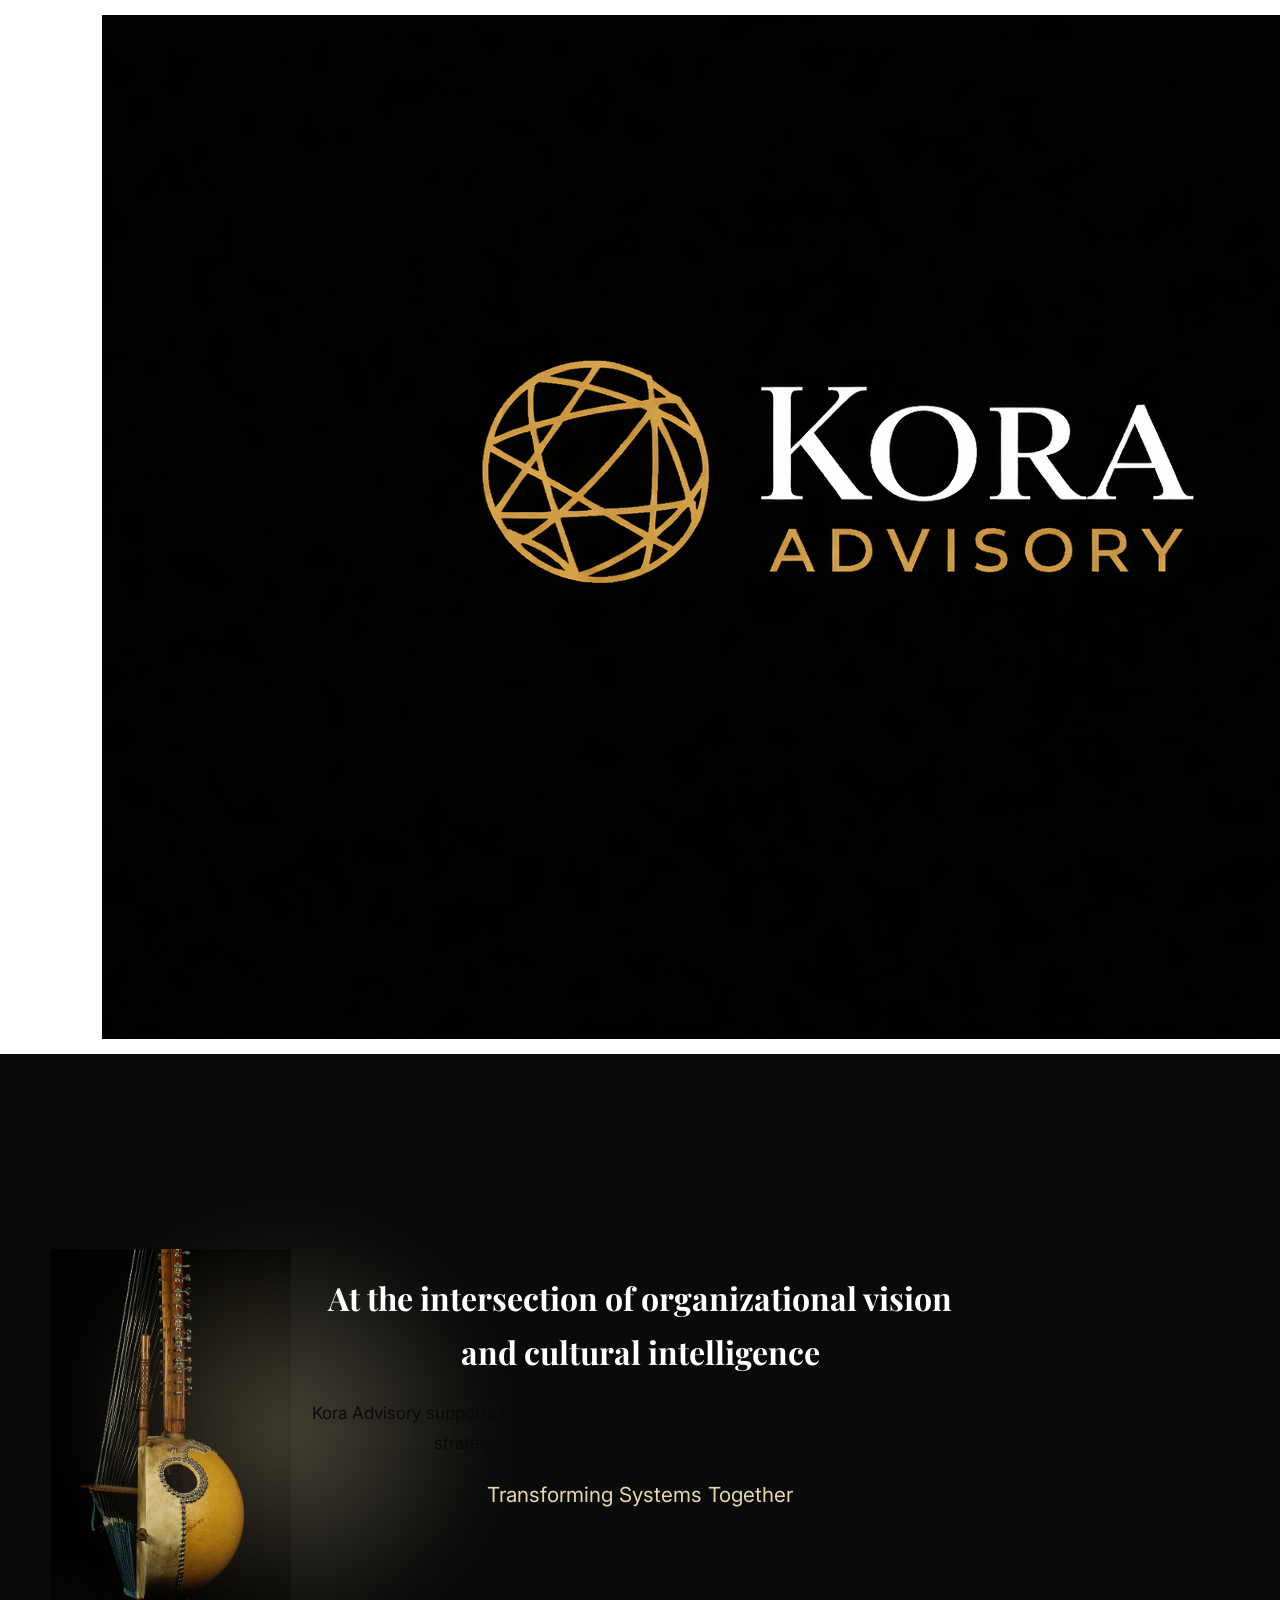
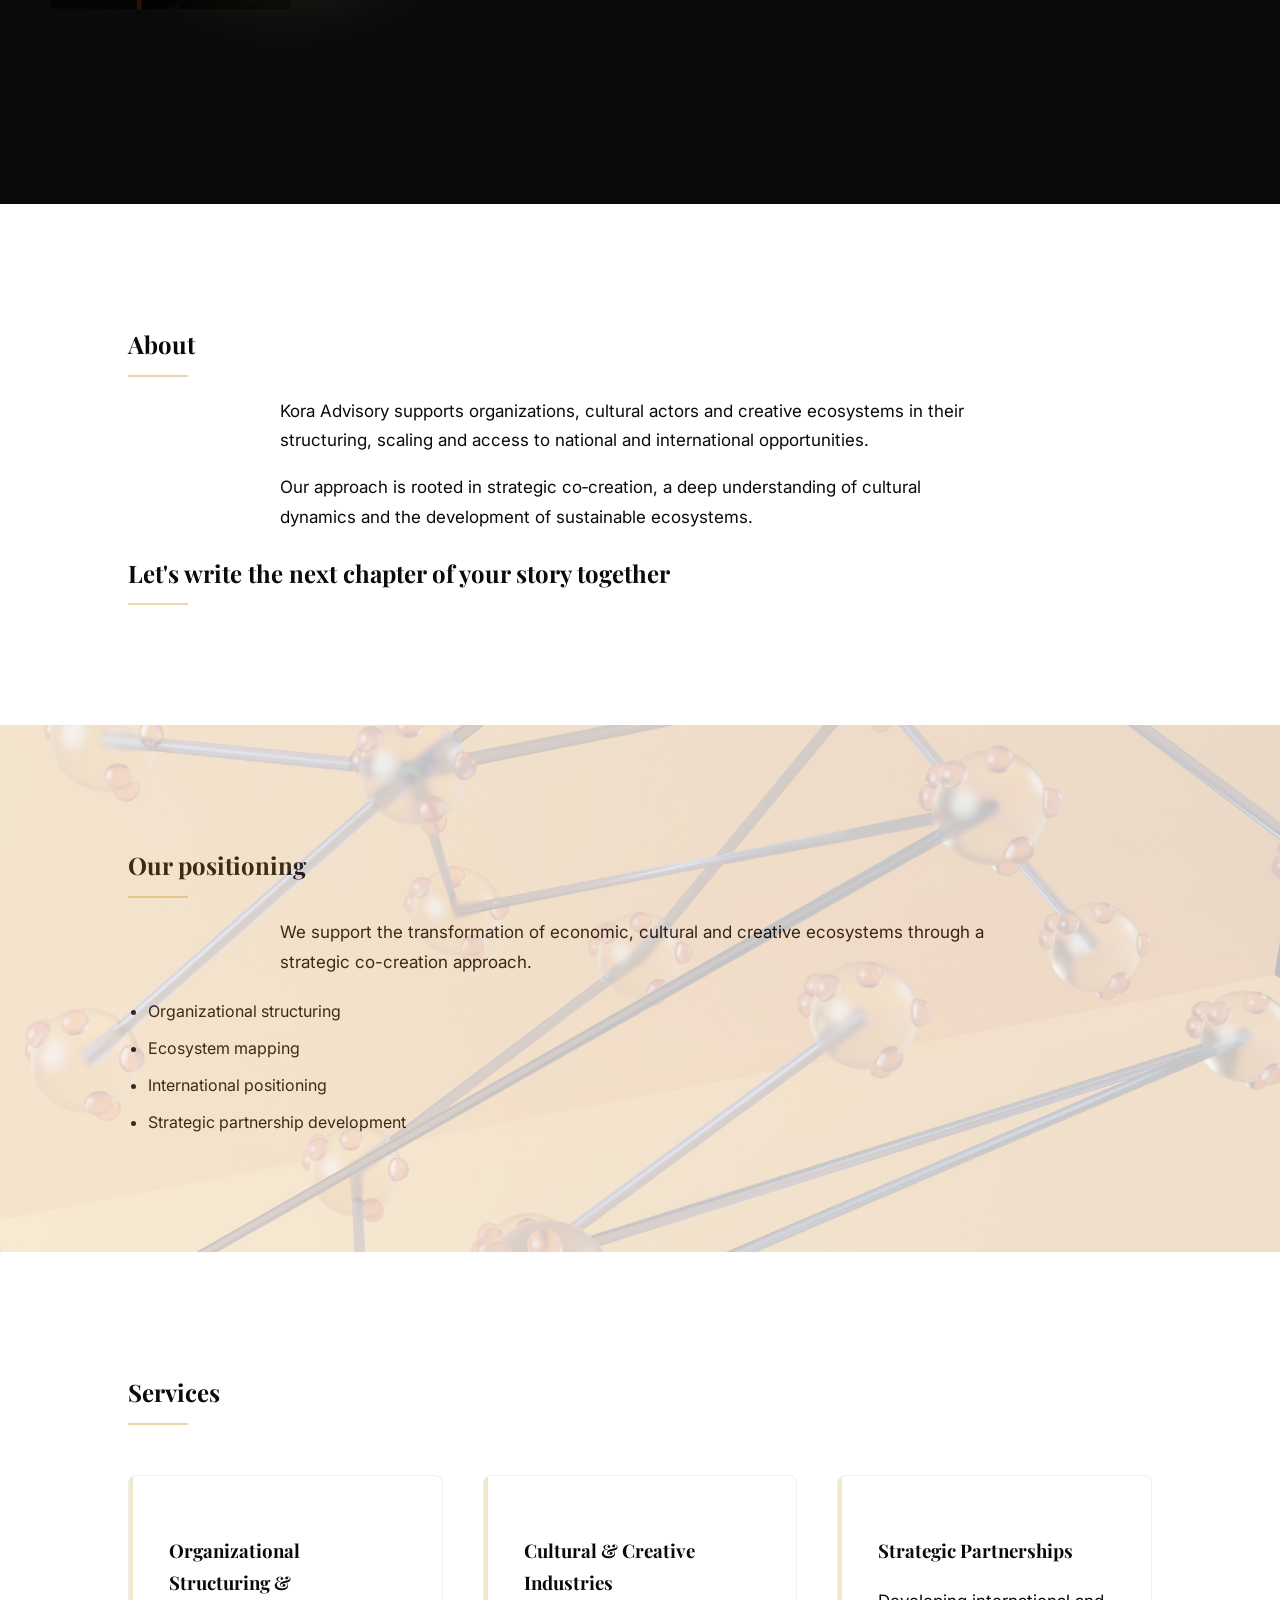
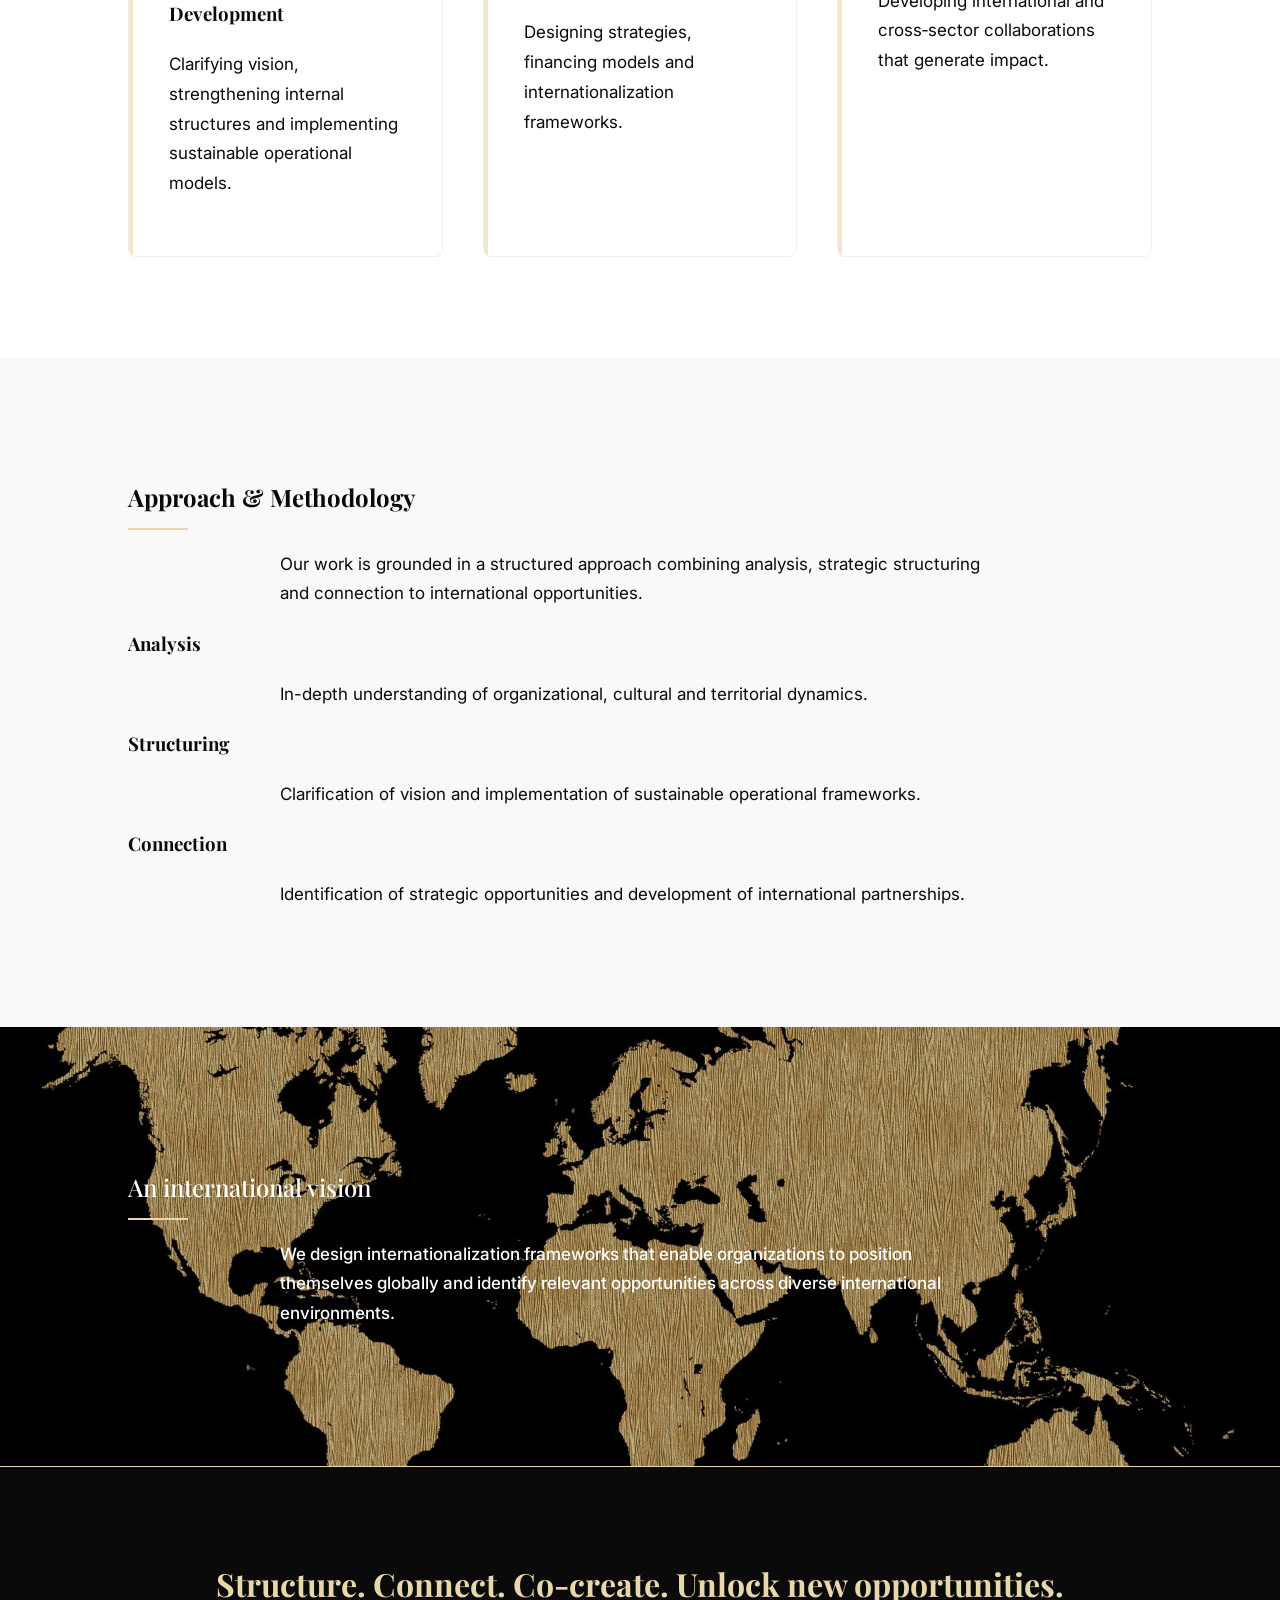
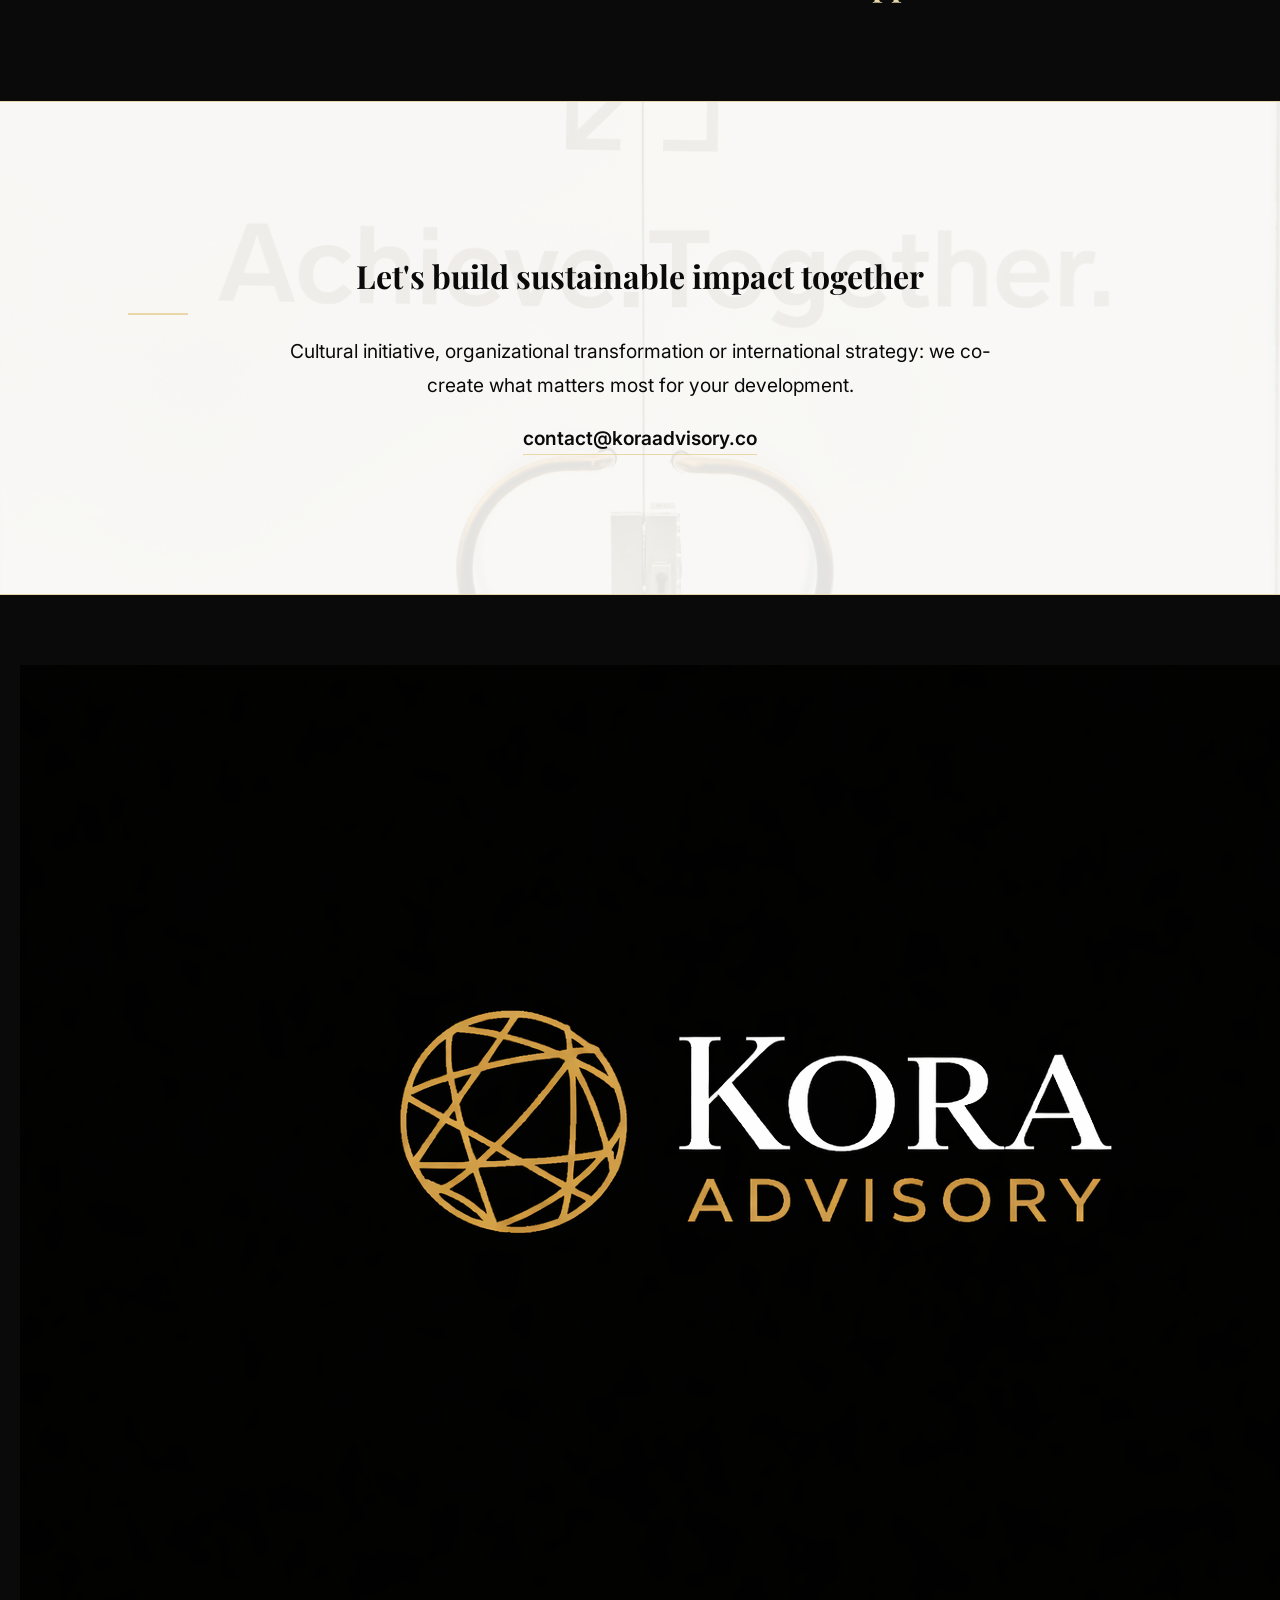
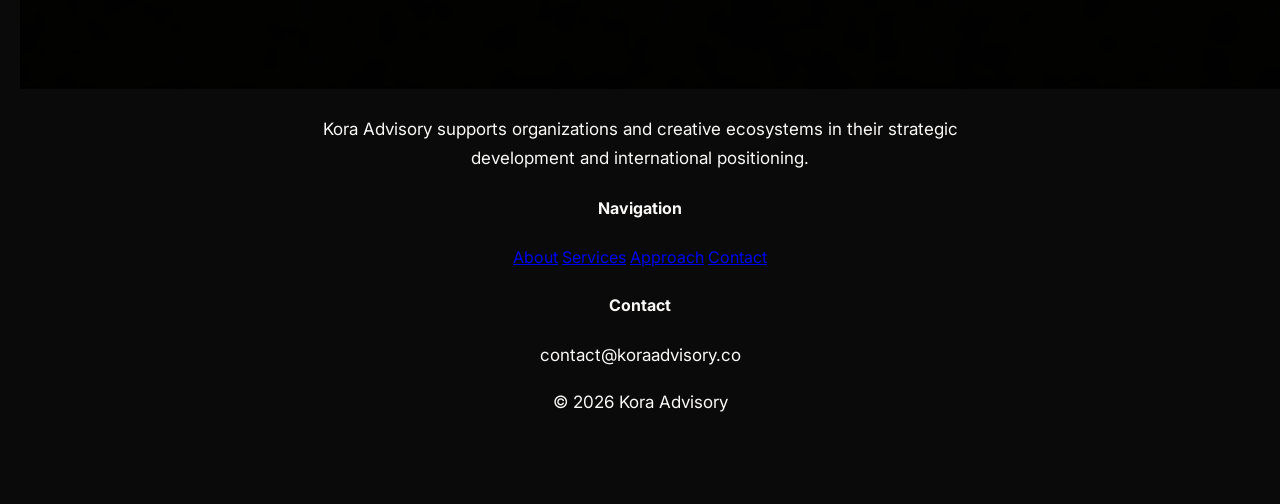
==== en/index.html @ d6b150d7 "Update index.html" ====
<!DOCTYPE html>
<html lang="en">

<head>

<meta charset="UTF-8">
<meta name="viewport" content="width=device-width, initial-scale=1.0">

<title>Kora Advisory</title>

<meta name="description" content="Kora Advisory supports organizations and cultural ecosystems in their structuring, strategic development and international positioning.">

<link rel="canonical" href="https://koraadvisory.co/en/">

<link rel="stylesheet" href="/style.css">

<!-- SEO multilingual -->
<link rel="alternate" hreflang="fr" href="https://koraadvisory.co/">
<link rel="alternate" hreflang="en" href="https://koraadvisory.co/en/">

</head>

<body>

<header class="header">

<img src="../logo.png" alt="Kora Advisory" class="logo">

<nav class="nav">
<a href="#about">About</a>
<a href="#positioning">Positioning</a>
<a href="#services">Services</a>
<a href="#approach">Approach</a>
<a href="#international">Vision</a>
<a href="#contact">Contact</a>
</nav>

<div class="language-switch">
<a href="https://koraadvisory.co/">FR</a> | 
<a href="https://koraadvisory.co/en/">EN</a>
</div>

</header>


<main>

<section class="hero">

<div class="hero-text">

<h1 class="dynamic-text">
At the intersection of organizational vision<br>
and cultural intelligence
</h1>

<p class="hero-intro dynamic-text">
Kora Advisory supports organizations and creative ecosystems
in their structuring, strategic development
and international positioning.
</p>

<p class="baseline dynamic-text">
Transforming Systems Together
</p>

</div>

</section>


<section id="about" class="about">

<h2 class="dynamic-text">About</h2>

<p class="dynamic-text">
Kora Advisory supports organizations, cultural actors and creative
ecosystems in their structuring, scaling
and access to national and international opportunities.
</p>

<p class="dynamic-text">
Our approach is rooted in strategic co‑creation, 
  a deep understanding of cultural dynamics and the development of sustainable ecosystems.

</p>

<h2 class="dynamic-text">
Let's write the next chapter of your story together
</h2>

</section>


<section id="positioning" class="positioning">

<h2 class="dynamic-text">Our positioning</h2>

<p class="dynamic-text">
We support the transformation of economic,
cultural and creative ecosystems
through a strategic co-creation approach.
</p>

<ul class="dynamic-text">

<li>Organizational structuring</li>
<li>Ecosystem mapping</li>
<li>International positioning</li>
<li>Strategic partnership development</li>

</ul>

</section>


<section id="services" class="services">

<h2 class="dynamic-text">Services</h2>

<div class="service-grid">

<div class="service dynamic-text">

<h3>Organizational Structuring & Development</h3>

<p>
Clarifying vision, 
strengthening internal structures and implementing sustainable operational models.

</p>

</div>

<div class="service dynamic-text">

<h3>Cultural & Creative Industries</h3>

<p>
Designing strategies, 
financing models and internationalization frameworks.

</p>

</div>

<div class="service dynamic-text">

<h3>Strategic Partnerships</h3>

<p>
Developing international and 
cross‑sector collaborations that generate impact.

</p>

</div>

</div>

</section>


<section id="approach" class="approach">

<h2 class="dynamic-text">Approach & Methodology</h2>

<p class="dynamic-text">
Our work is grounded in a structured approach combining analysis, strategic structuring and connection to international opportunities.

</p>

<div class="approach-grid">

<div class="approach-step dynamic-text">

<h3>Analysis</h3>

<p>
In-depth understanding of organizational,
cultural and territorial dynamics.
</p>

</div>

<div class="approach-step dynamic-text">

<h3>Structuring</h3>

<p>
Clarification of vision and implementation
of sustainable operational frameworks.
</p>

</div>

<div class="approach-step dynamic-text">

<h3>Connection</h3>

<p>
Identification of strategic opportunities
and development of international partnerships.
</p>

</div>

</div>

</section>


<section id="international" class="international">

<h2 class="dynamic-text">An international vision</h2>

<p class="dynamic-text">
We design internationalization frameworks that enable organizations
to position themselves globally and identify relevant 
opportunities across diverse international environments.

</p>

</section>


<section class="mantra">

<h2>
Structure. Connect. Co-create. Unlock new opportunities.
</h2>

</section>


<section id="contact" class="contact">

<h2 class="dynamic-text">
Let's build sustainable impact together
</h2>

<p class="dynamic-text">
Cultural initiative, organizational transformation
or international strategy:
we co-create what matters most for your development.
</p>

<p class="dynamic-text">

<a href="mailto:contact@koraadvisory.co">
contact@koraadvisory.co
</a>

</p>

</section>

</main>


<footer class="footer">

<div class="footer-grid">

<div>

<img src="../logo.png" class="footer-logo">

<p>
Kora Advisory supports organizations 
and creative ecosystems in their strategic 
development and international positioning.

</p>

</div>

<div>

<h4>Navigation</h4>

<a href="#about">About</a>
<a href="#services">Services</a>
<a href="#approach">Approach</a>
<a href="#contact">Contact</a>

</div>

<div>

<h4>Contact</h4>

<p>contact@koraadvisory.co</p>

</div>

</div>

<div class="footer-bottom">

<p>© 2026 Kora Advisory</p>

</div>

</footer>


<script>

const elements=document.querySelectorAll('.dynamic-text');

const observer=new IntersectionObserver(entries=>{
entries.forEach(entry=>{
if(entry.isIntersecting){
entry.target.classList.add("show");
}
});
});

elements.forEach(el=>observer.observe(el));

</script>

</body>
</html>
---- style.css ----
@import url('https://fonts.googleapis.com/css2?family=Inter:wght@300;400;500;600&family=Playfair+Display:wght@400;500;600&display=swap');

/* VARIABLES */

:root {
--ivory:#FAF9F7;
--night:#0A0A0A;
--gold:#E8D7A8;
--gold-soft:#E8D7A8CC;
--deep-gray:#1A1A1A;
}

/* BASE */

body{
margin:0;
font-family:'Inter',sans-serif;
background:var(--ivory);
color:var(--night);
line-height:1.7;
}

h1,h2,h3{
font-family:'Playfair Display',serif;
margin-bottom:20px;
}

h2::after{
content:"";
display:block;
width:60px;
height:2px;
background:var(--gold);
margin-top:10px;
}

p{
max-width:720px;
margin-left:auto;
margin-right:auto;
font-size:17px;
line-height:1.75;
}

section{
padding:100px 10%;
position:relative;
}


/* HEADER MIS À JOUR */
.header {
    display: flex;
    align-items: center;
    justify-content: space-between;
    padding: 15px 8%; /* Réduit pour gagner de l'espace en hauteur */
    background: white;
    position: sticky; /* Reste en haut au scroll */
    top: 0;
    z-index: 1000;
    box-shadow: 0 2px 15px rgba(0,0,0,0.05);
}

/* Structure du nouveau logo horizontal */
.logo-container {
    display: flex;
    align-items: center;
    text-decoration: none;
    gap: 15px;
}

.logo-icon {
    height: 35px; /* Plus petit et élégant */
    width: auto;
}

.logo-text {
    display: flex;
    flex-direction: column;
    border-left: 1px solid var(--gold);
    padding-left: 15px;
    line-height: 1.1;
}

.brand-name {
    font-family: 'Playfair Display', serif;
    font-size: 20px;
    font-weight: 600;
    color: var(--night);
    letter-spacing: 1.5px;
}

.brand-sub {
    font-family: 'Inter', sans-serif;
    font-size: 10px;
    color: var(--gold);
    letter-spacing: 4px;
    margin-top: 2px;
}

.nav a:hover{
opacity:.6;
}

/* LANGUE */

.language-switch{
font-size:14px;
}

.language-switch a{
text-decoration:none;
color:#111;
margin-left:5px;
}

.language-switch a:first-child{
color:#E8D7A8;
font-weight:600;
}

/* HERO */

.hero{
height:70vh;
background:var(--night);
display:flex;
flex-direction:column;
align-items:center;
justify-content:center;
text-align:center;
position:relative;
padding-top:20px;
overflow:hidden;
}

/* KORA GAUCHE PRINCIPALE */

.hero::before{
content:"";
position:absolute;
left:4%;
top:50%;
transform:translateY(-50%);
width:360px;
height:360px;
background-image:url("images/kora3.jpg");
background-size:contain;
background-repeat:no-repeat;
opacity:.9;
animation:koraFloat 6s ease-in-out infinite;
}

/* HALO DORE */

.hero::after{
content:"";
position:absolute;
left:6%;
top:50%;
transform:translateY(-50%);
width:420px;
height:420px;
background:radial-gradient(circle,var(--gold-soft),transparent 70%);
opacity:.35;
filter:blur(25px);
}

.hero-text{
position:relative;
z-index:2;
}

.hero-text h1{
font-size:2rem;
color:white;
max-width:900px;
}

.hero-middle{
color:white;
font-size:1.4rem;
margin:25px 0;
font-weight:400;
letter-spacing:.5px;
}

.baseline{
font-size:1.3rem;
color:var(--gold);
margin-top:18px;
}

/* ANIMATION KORA */

@keyframes koraFloat{

0%{
transform:translateY(-50%) translateY(0px);
}

50%{
transform:translateY(-50%) translateY(-10px);
}

100%{
transform:translateY(-50%) translateY(0px);
}

}

/* ABOUT */

.about{
background:white;
}

/* POSITIONING */

.positioning::before{
content:"";
position:absolute;
inset:0;
background:rgba(255,255,255,0.9);
}

.positioning::after{
content:"";
position:absolute;
inset:0;
background-image:url("images/network.jpg");
background-size:cover;
background-position:center;
opacity:.25;
}

.positioning *{
position:relative;
}

.positioning ul{
margin-top:20px;
padding-left:20px;
}

.positioning li{
margin-bottom:10px;
}

/* SERVICES */

.services{
background:white;
}

.service-grid{
display:grid;
grid-template-columns:repeat(3,1fr);
gap:40px;
margin-top:50px;
}

.service{
background:white;
padding:40px;
border-radius:8px;
border:1px solid rgba(0,0,0,0.06);
transition:all .35s ease;
position:relative;
overflow:hidden;
}

.service::before{
content:"";
position:absolute;
top:0;
left:0;
width:4px;
height:100%;
background:var(--gold);
opacity:.6;
}

.service:hover{
transform:translateY(-8px);
box-shadow:0 25px 60px rgba(0,0,0,0.08);
}

/* INTERNATIONAL */

.international{
background-image:url("images/cdm.jpg");
background-size:cover;
background-position:center;
padding-top:120px;
padding-bottom:120px;
}

.international::before{
content:"";
position:absolute;
inset:0;
background:rgba(0,0,0,.2);
}

.international h2,
.international p{
color:white;
font-weight:500;
}

.international *{
position:relative;
}

/* MANTRA */

.mantra{
text-align:center;
background:var(--night);
padding:90px 10%;
border-top:1px solid var(--gold);
}

.mantra h2{
color:var(--gold);
font-size:2rem;
margin:0;
}

.mantra h2::after{
display:none;
}

/* CONTACT (CONSTRUISONS ENSEMBLE) */

.contact{
text-align:center;
background-image:url("images/achieve.jpg");
background-size:cover;
background-position:center;
padding:120px 10%;
border-top:1px solid var(--gold);
}

.contact::before{
content:"";
position:absolute;
inset:0;
background:rgba(250,249,247,0.9);
}

.contact *{
position:relative;
}

.contact h2{
font-size:2rem;
margin-bottom:20px;
}

.contact p{
font-size:1.2rem;
opacity:.85;
}

.contact a{
color:var(--night);
font-weight:600;
border-bottom:1px solid var(--gold);
padding-bottom:4px;
text-decoration:none;
}

/* FOOTER SUR FOND NOIR PREMIUM — VERSION FINALE */

/* Correction overlay contact */
.contact {
    position: relative;
}

.footer {
    background: #0A0A0A; /* Noir profond */
    color: #FAF9F7; /* Ivory */
    padding: 70px 20px;
    text-align: center;
    border-top: 1px solid var(--gold);
    font-family: 'Inter', sans-serif;
}

/* Phrase institutionnelle */
.footer-mission {
    max-width: 750px;
    margin: 0 auto 35px auto;
    font-size: 15px;
    line-height: 1.7;
    opacity: 0.9;
}

/* Logo centré */
.footer-logo-container {
    display: flex;
    justify-content: center;
    margin-bottom: 25px;
}

.footer .logo-container {
    display: flex;
    align-items: center;
    gap: 12px;
    text-decoration: none;
}

.footer .logo-icon {
    height: 40px;
    width: auto;
}

.footer .logo-text {
    border-left: 1px solid var(--gold);
    padding-left: 12px;
}

.footer .brand-name {
    font-family: 'Playfair Display', serif;
    font-size: 18px;
    font-weight: 600;
    color: #FAF9F7;
    letter-spacing: 1.5px;
}

.footer .brand-sub {
    font-family: 'Inter', sans-serif;
    font-size: 10px;
    color: var(--gold);
    letter-spacing: 4px;
}

/* Contacts */
.footer-info {
    font-size: 14px;
    opacity: 0.85;
    margin-bottom: 15px;
    line-height: 1.6;
}

.footer-info div {
    display: block;
}

/* Copyright */
.footer-copy {
    font-size: 13px;
    opacity: 0.6;
}



/* ANIMATIONS TEXTE */

.dynamic-text{
opacity:0;
transform:translateY(20px);
animation:fadeUp 1s ease forwards;
}

@keyframes fadeUp{
to{
opacity:1;
transform:translateY(0);
}
}

/* RESPONSIVE */

@media(max-width:900px){

section{
padding:70px 8%;
}

.hero::before{
width:200px;
height:200px;
}

.hero::after{
width:240px;
height:240px;
}

.nav{
gap:20px;
}

.service-grid{
grid-template-columns:1fr;
}

.footer-grid{
grid-template-columns:1fr;
gap:40px;
text-align:center;
}

}

/* FILIGRANE RÉSEAU */
body::before {
    content: "";
    position: fixed;
    top: 15%;
    right: -10%;
    width: 50%;
    height: 70%;
    background-image: url("images/network.jpg"); /* Utilisation de ton image existante */
    background-size: contain;
    background-repeat: no-repeat;
    opacity: 0.04; /* Très subtil sur le fond Ivory */
    pointer-events: none;
    z-index: -1;
    filter: grayscale(100%);
}
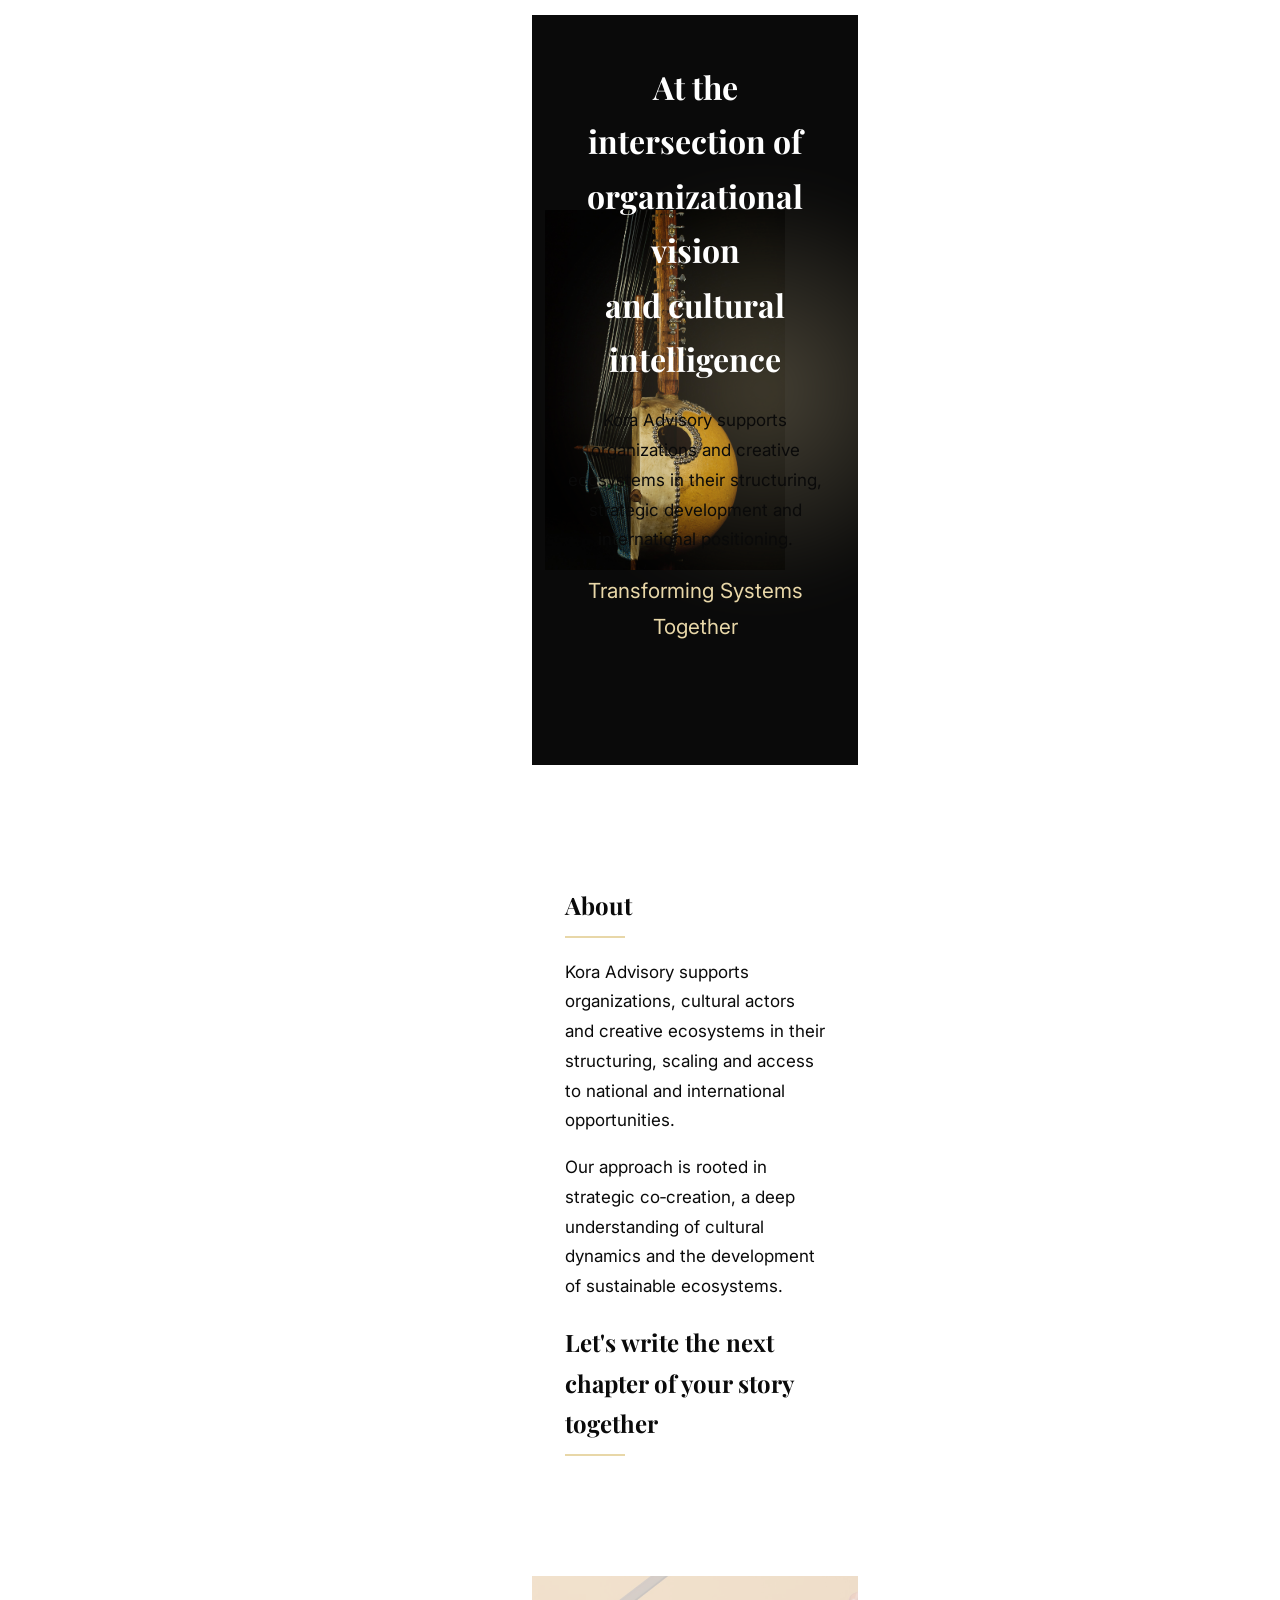
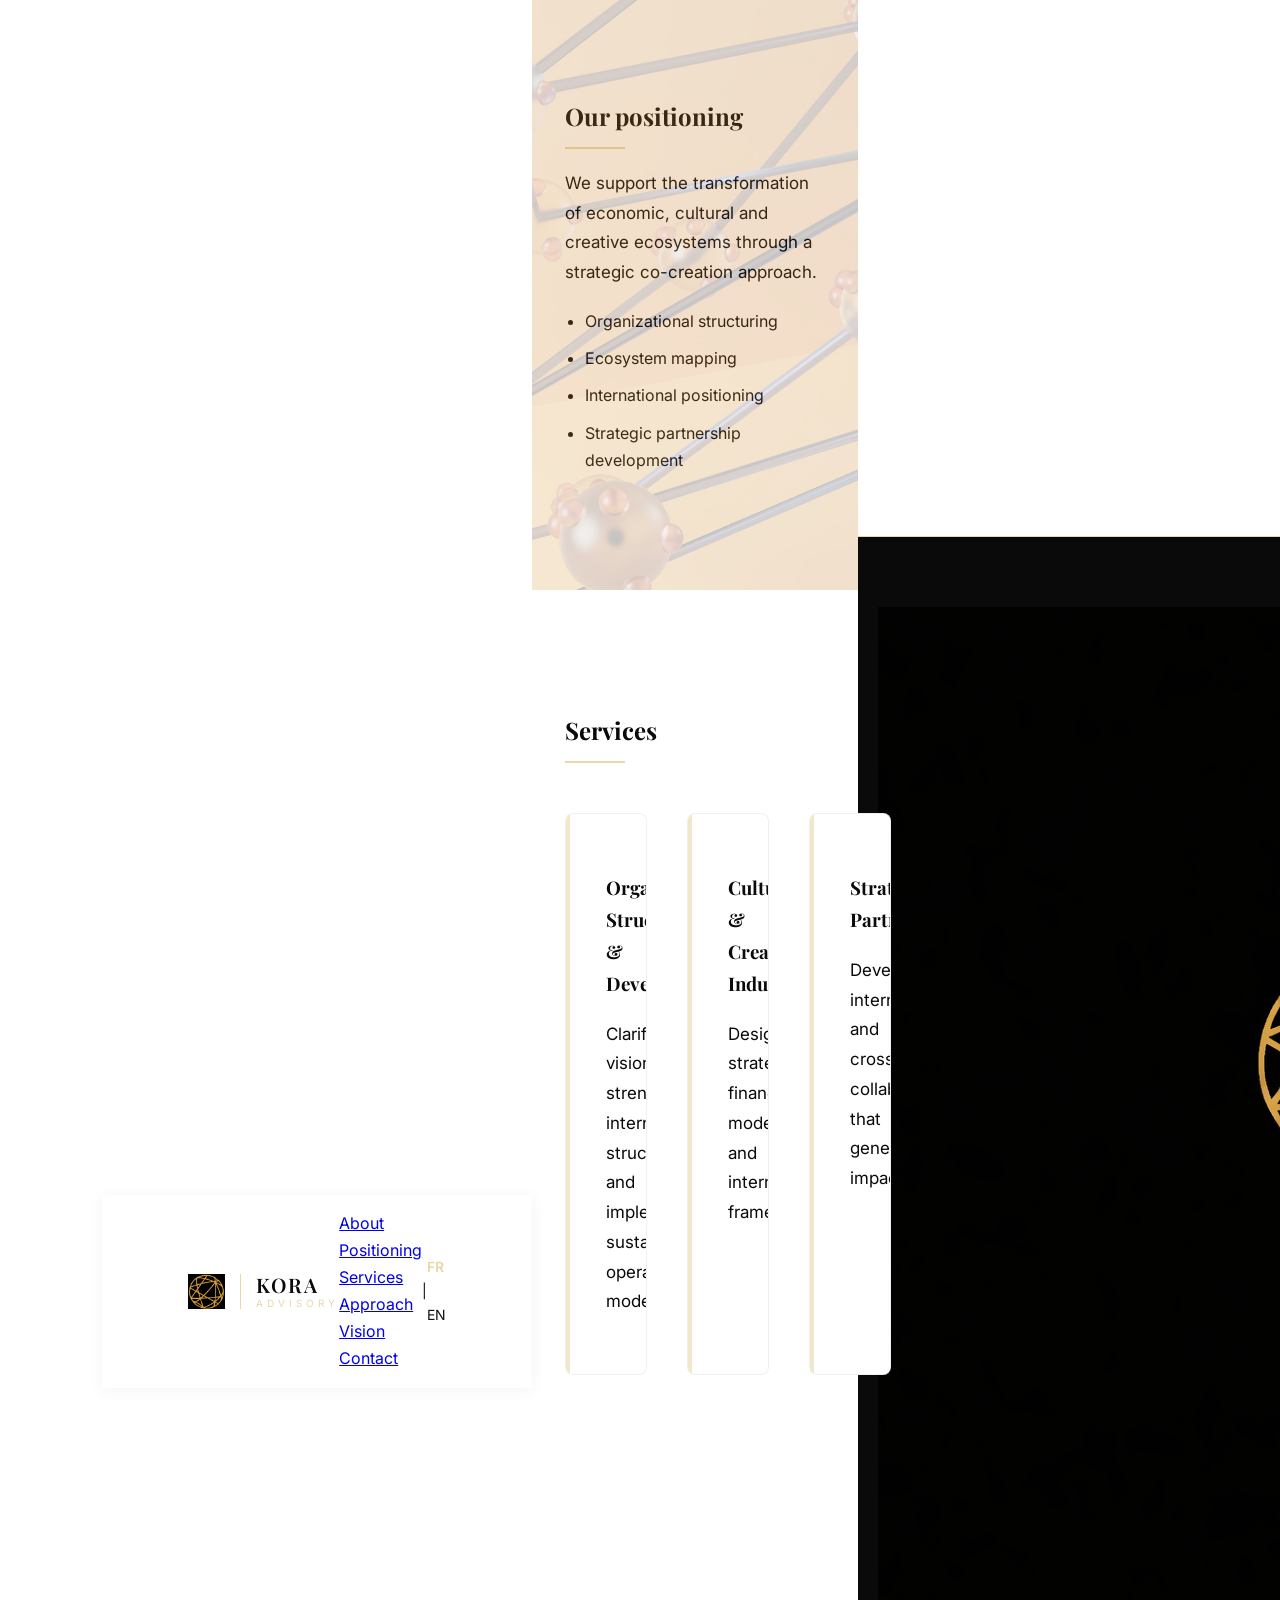
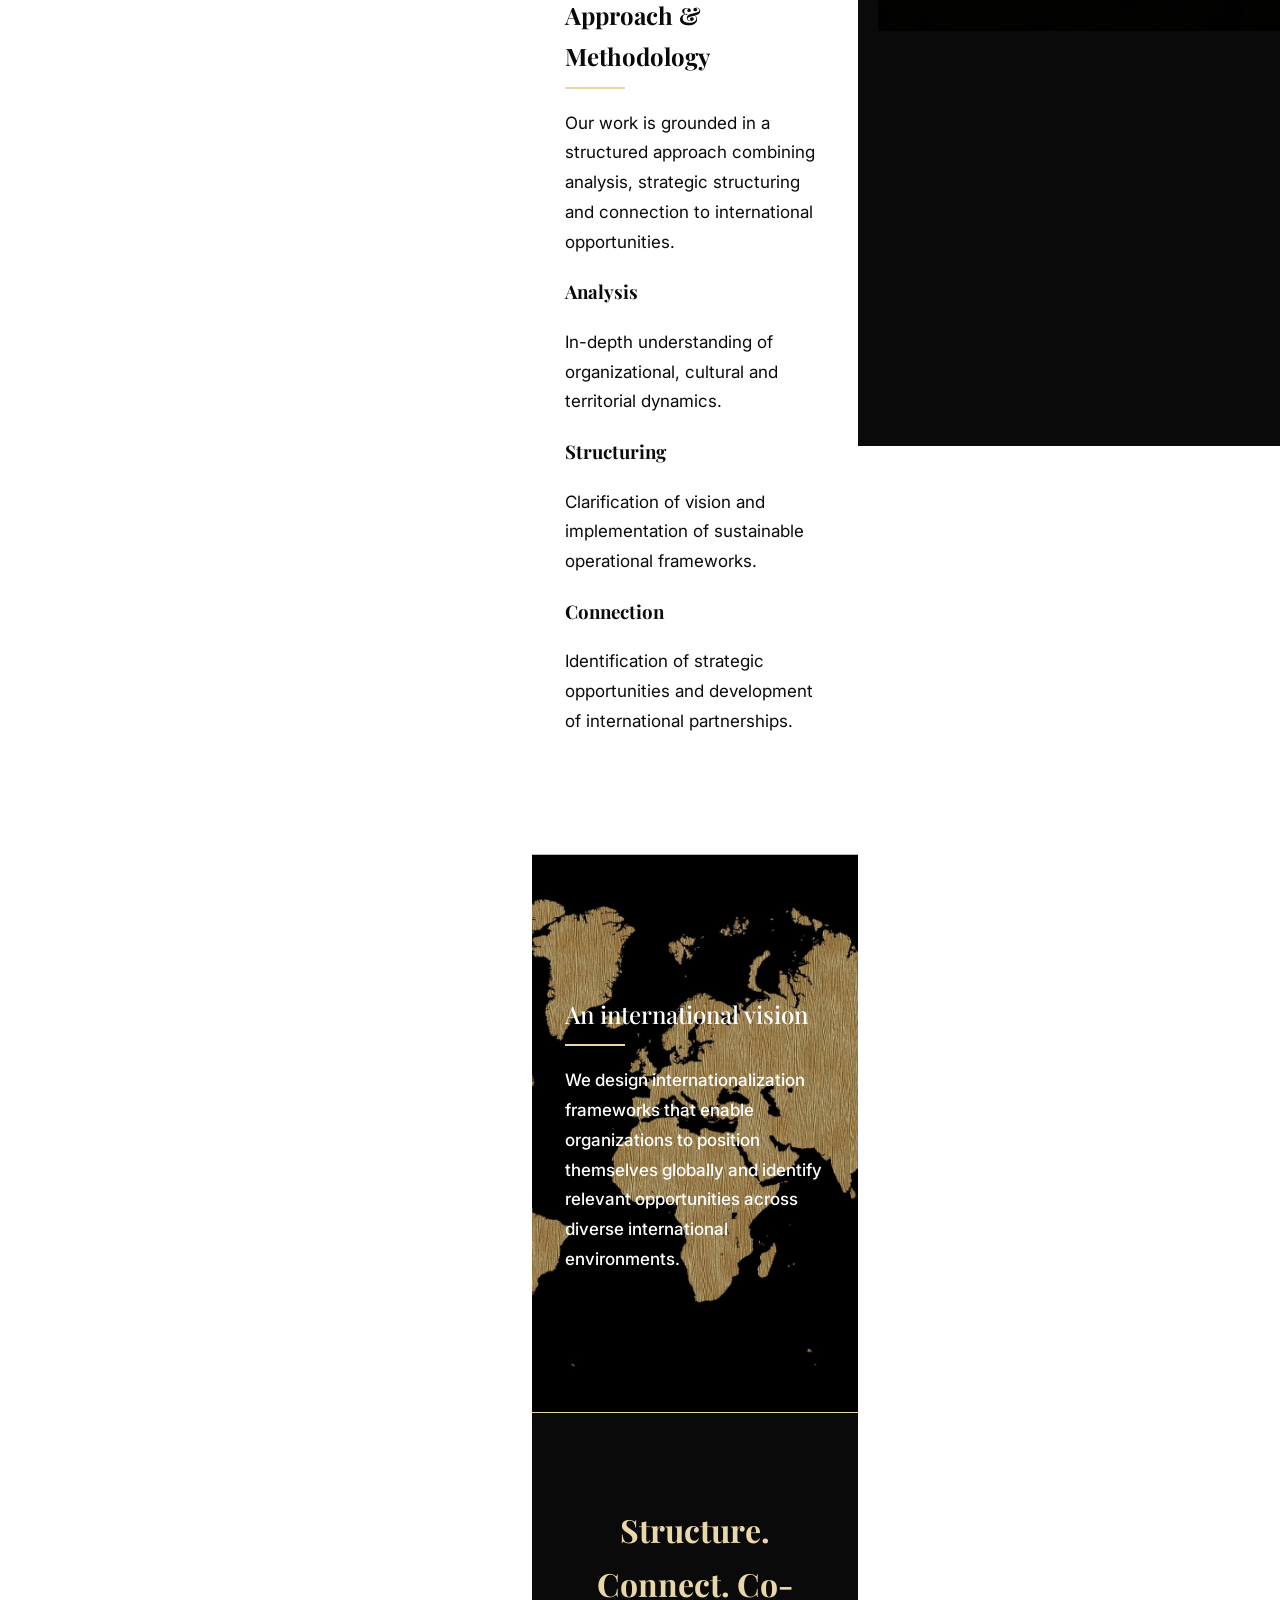
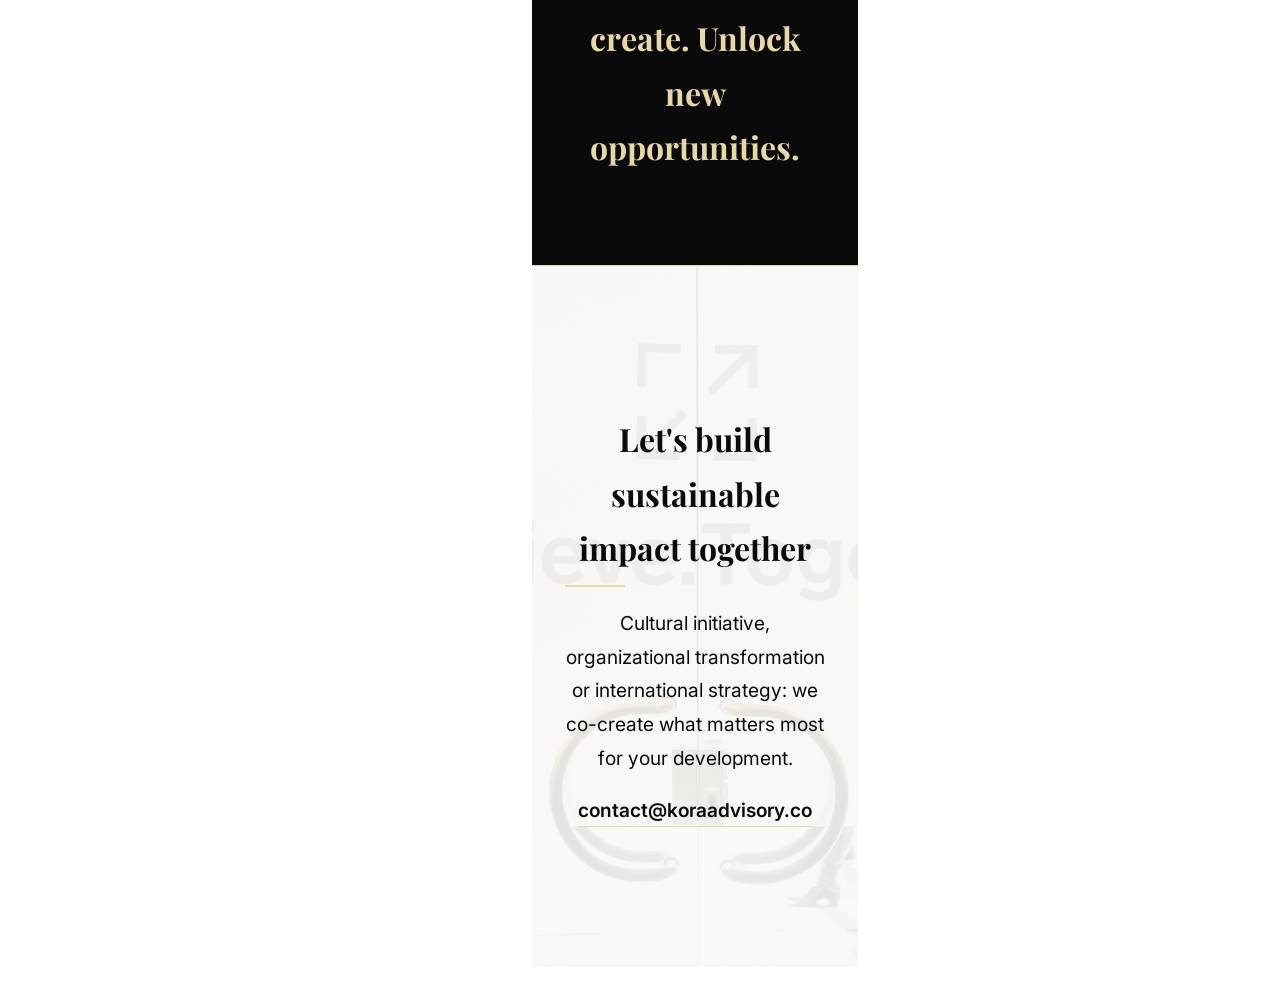
==== commit 3ce787ee: "Update index.html" ====
--- a/en/index.html
+++ b/en/index.html
@@ -24,7 +24,15 @@
 
 <header class="header">
 
-<img src="../logo.png" alt="Kora Advisory" class="logo">
+<header class="header">
+
+<a href="#" class="logo-container">
+    <img src="/images/Kora logo advisory.png" alt="Kora Advisory" class="logo-icon">
+    <div class="logo-text">
+        <span class="brand-name">KORA</span>
+        <span class="brand-sub">ADVISORY</span>
+    </div>
+</a>
 
 <nav class="nav">
 <a href="#about">About</a>
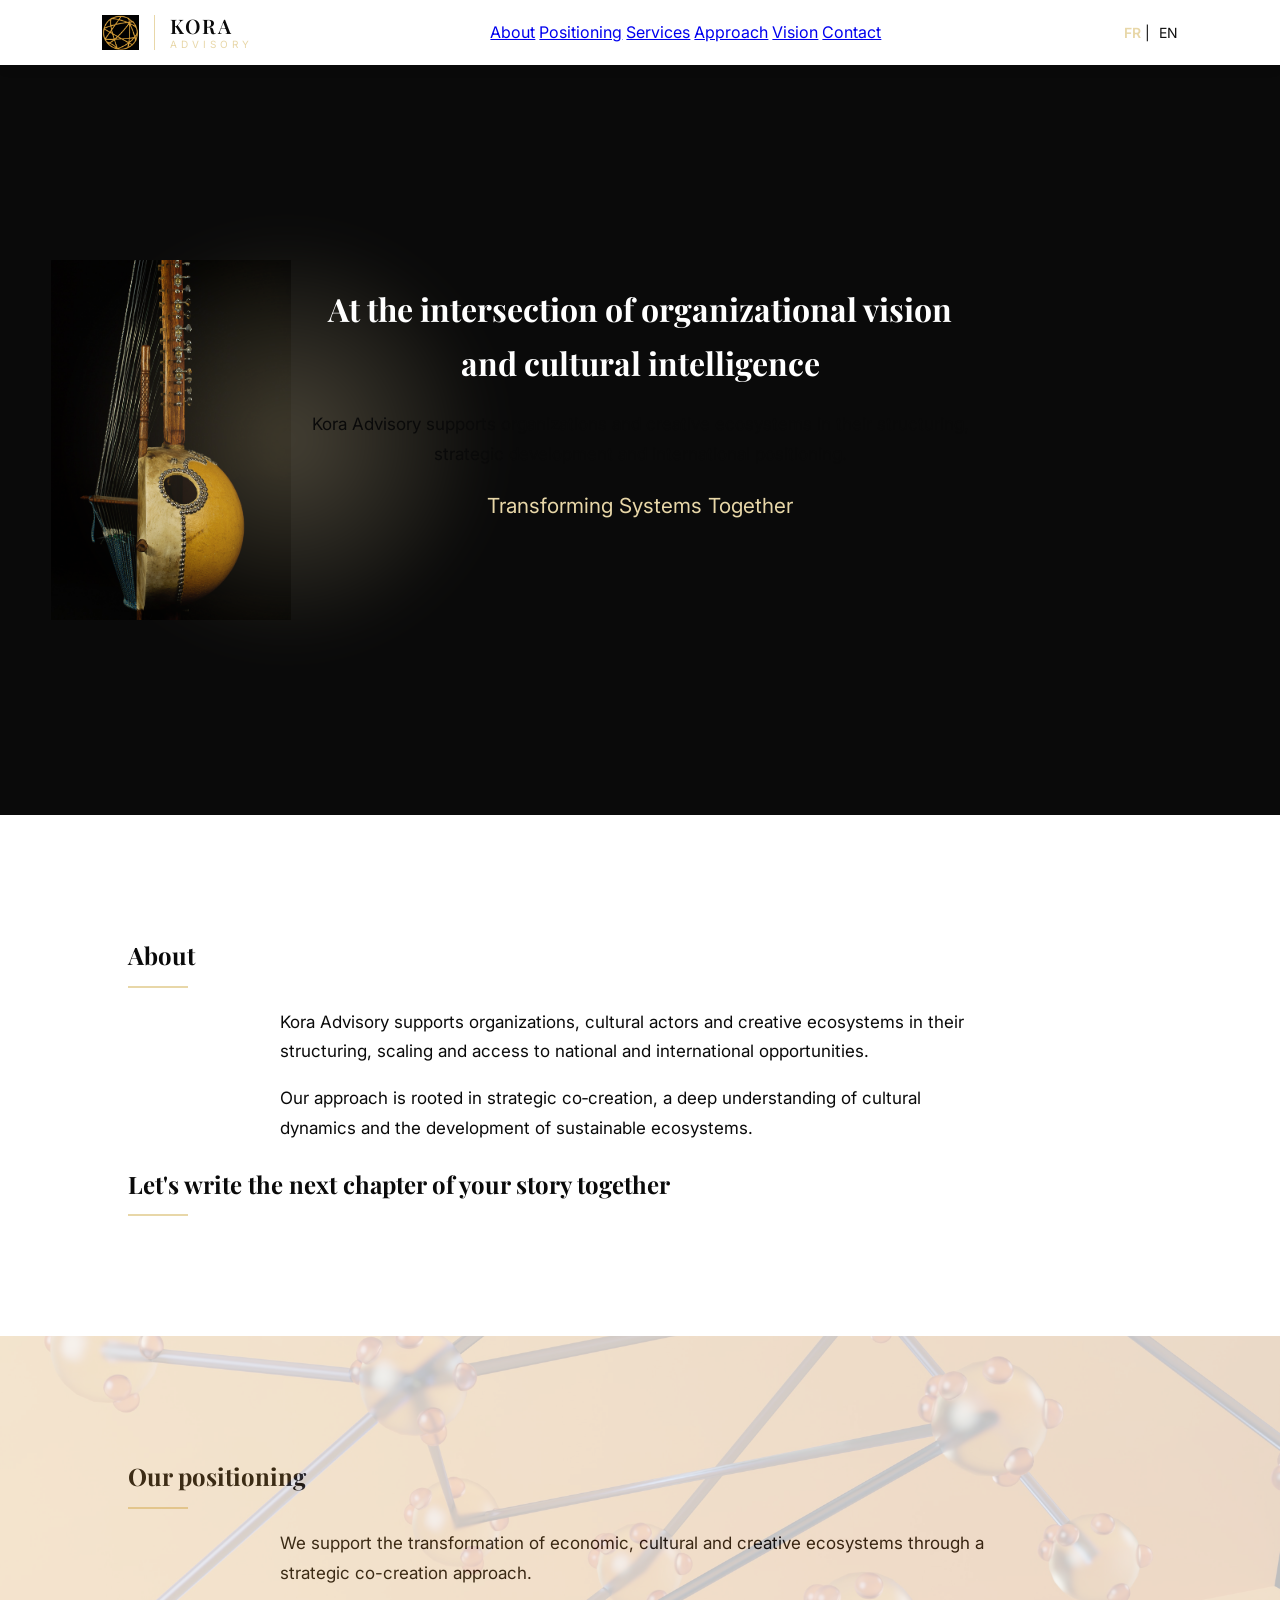
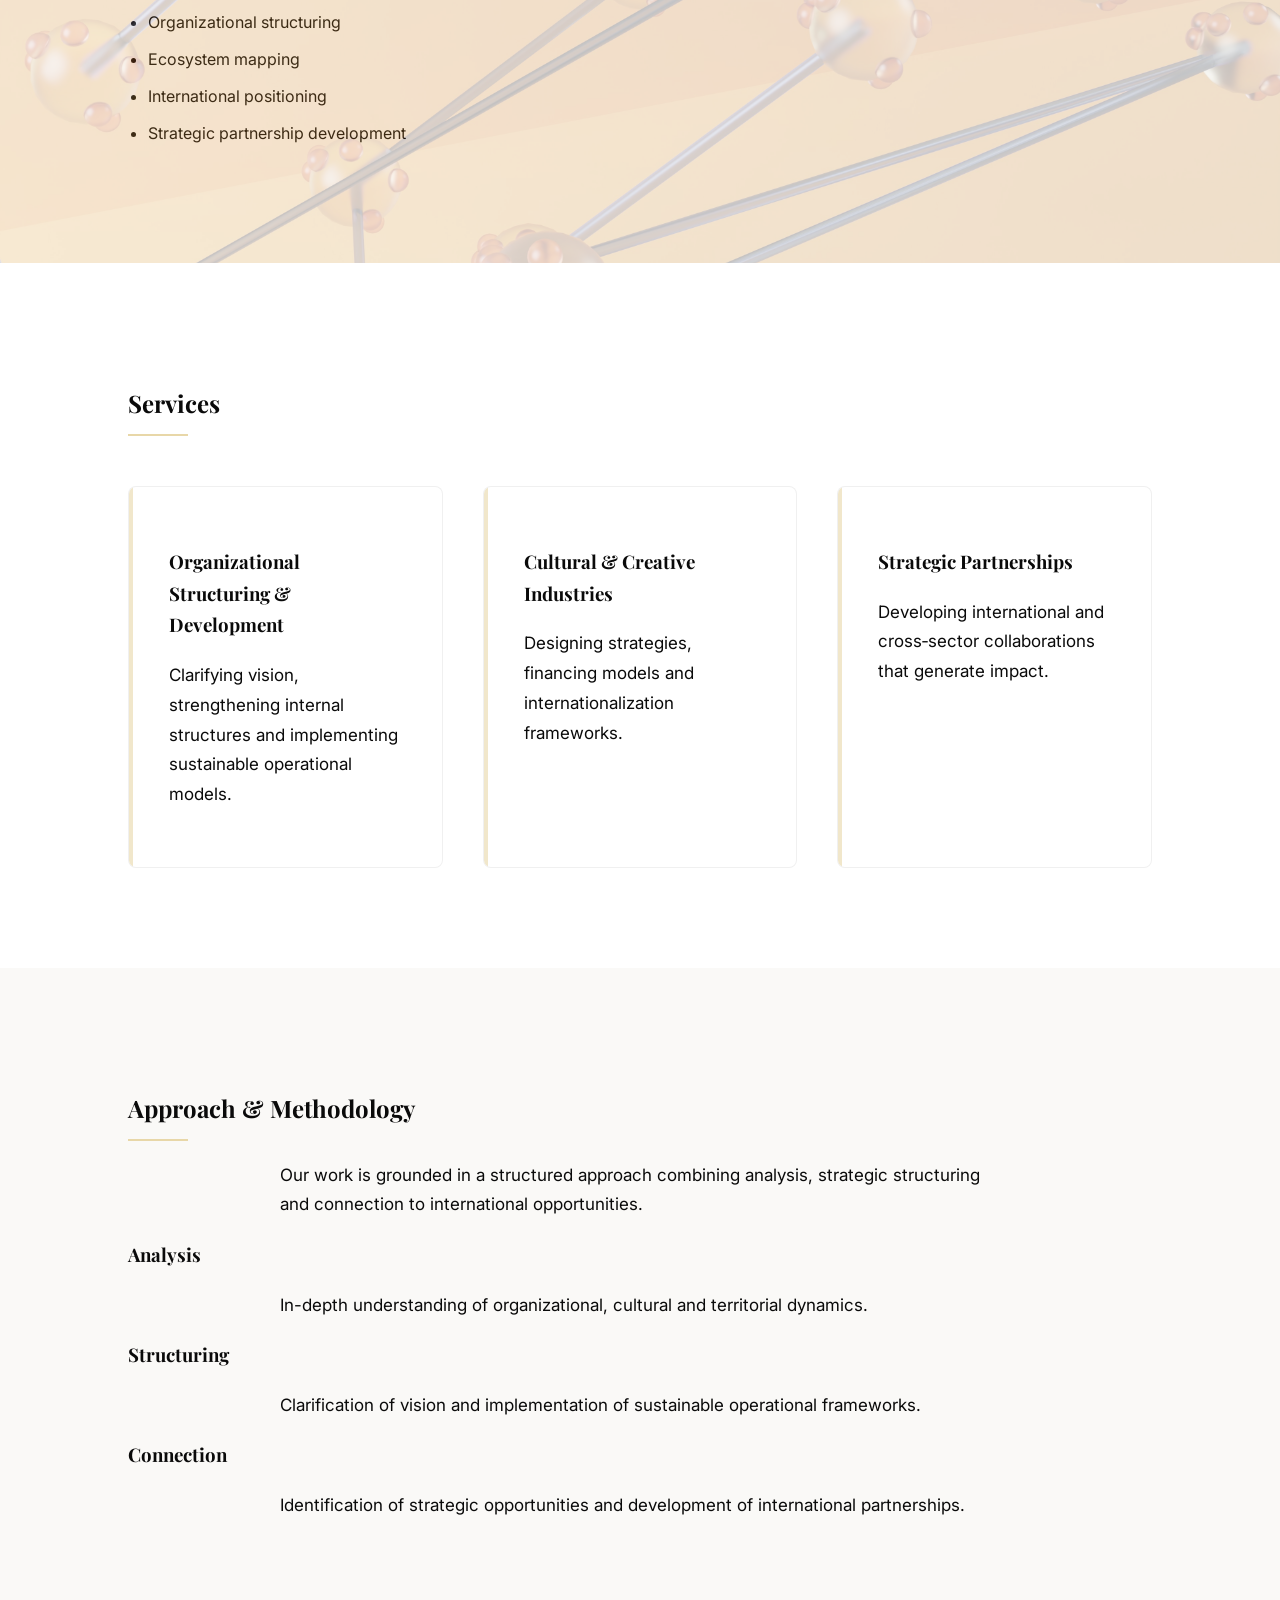
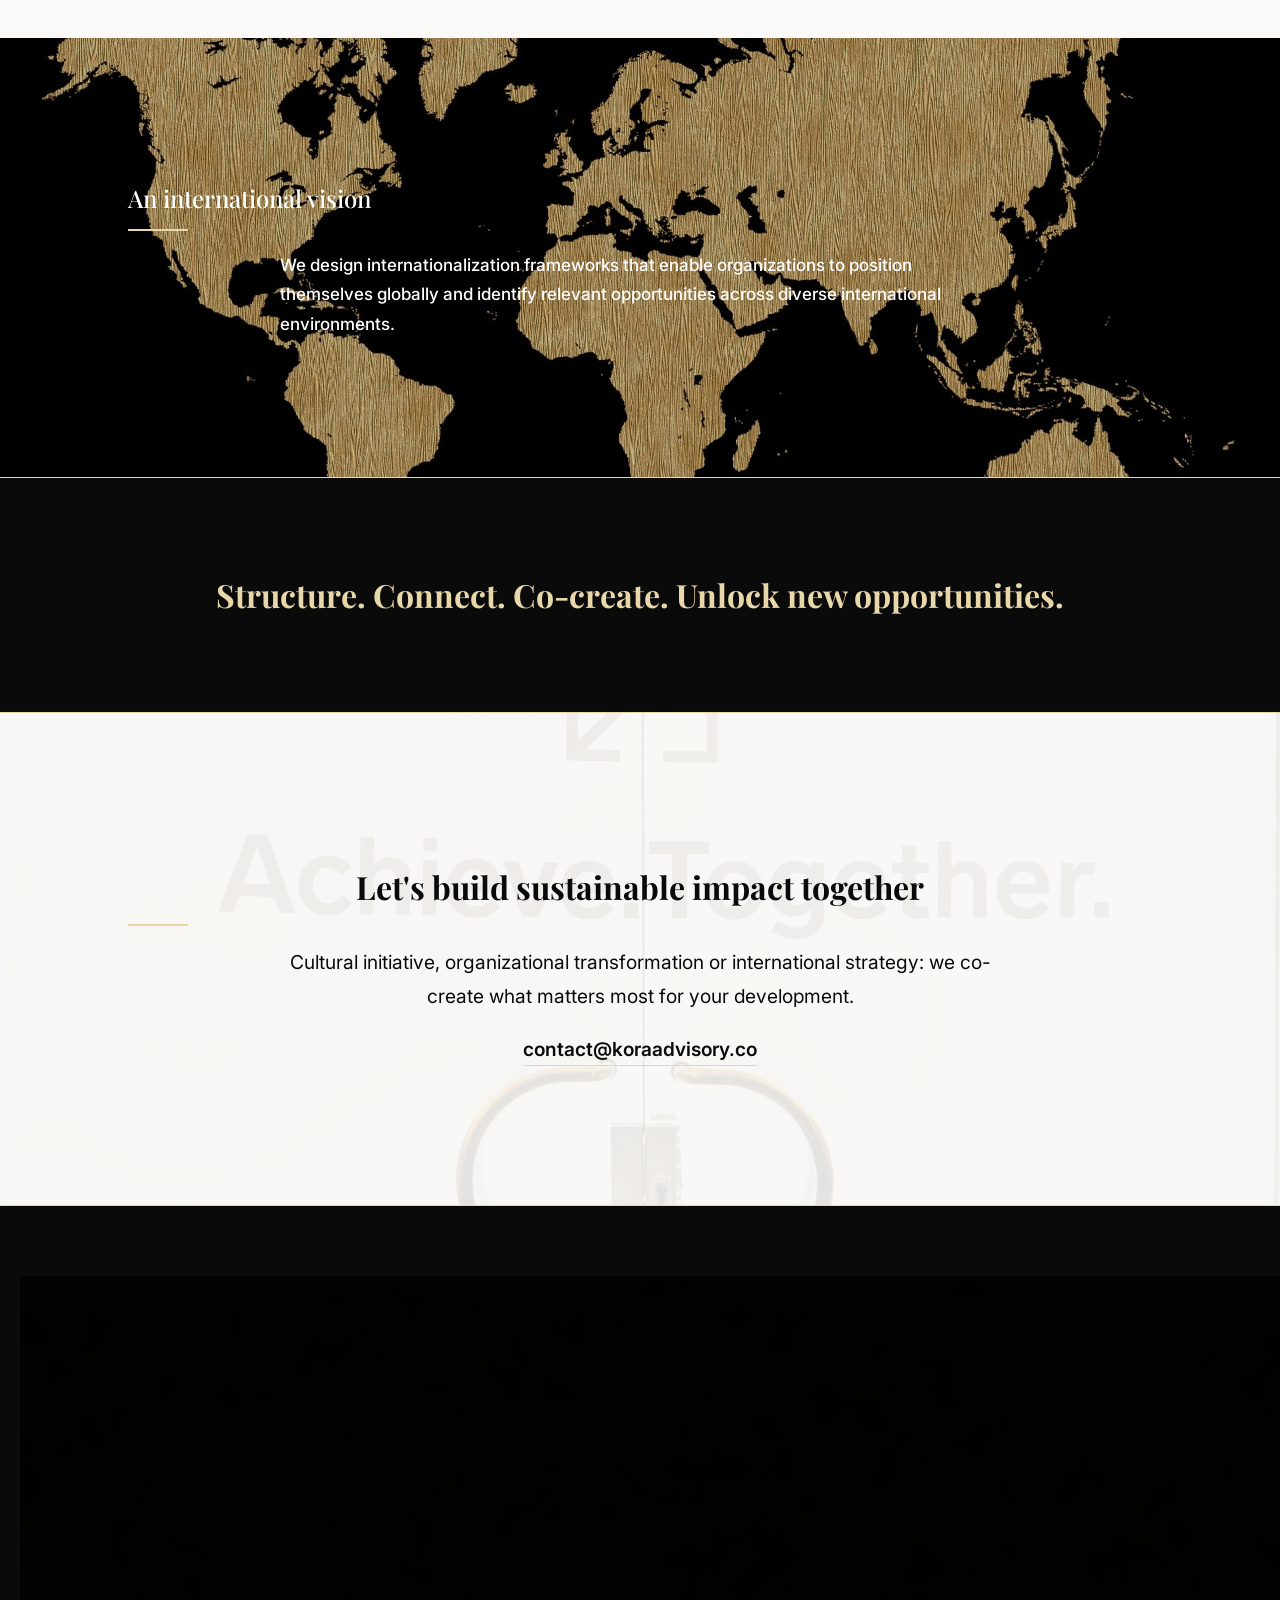
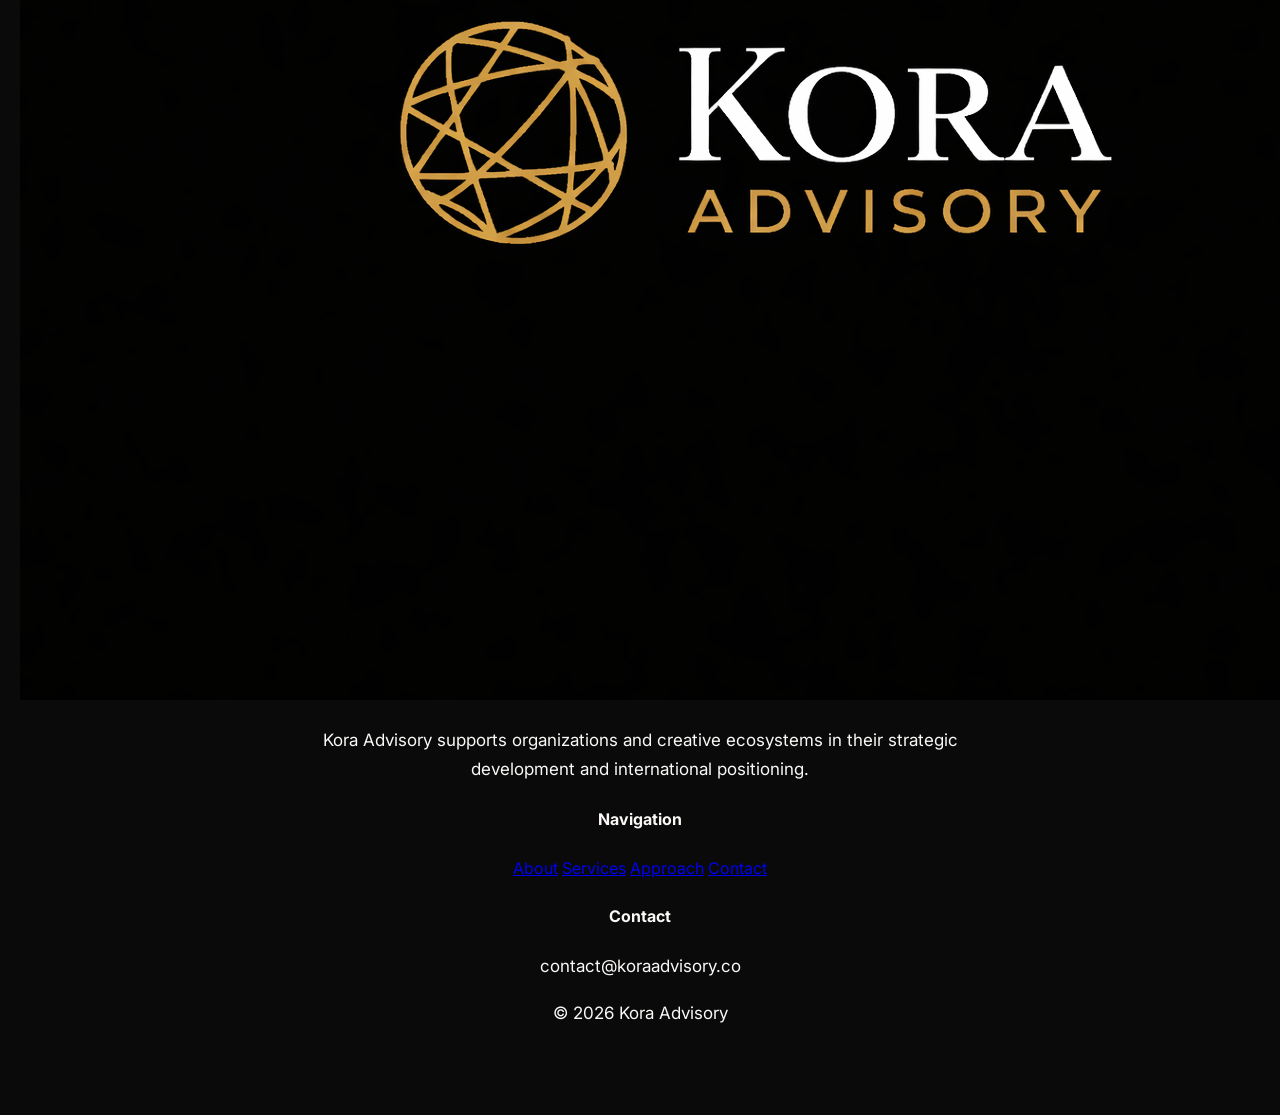
==== commit 0f1a05d1: "Update index.html" ====
--- a/en/index.html
+++ b/en/index.html
@@ -12,7 +12,7 @@
 
 <link rel="canonical" href="https://koraadvisory.co/en/">
 
-<link rel="stylesheet" href="/style.css">
+<link rel="stylesheet" href="../style.css">
 
 <!-- SEO multilingual -->
 <link rel="alternate" hreflang="fr" href="https://koraadvisory.co/">
@@ -22,7 +22,6 @@
 
 <body>
 
-<header class="header">
 
 <header class="header">
 
--- a/style.css
+++ b/style.css
@@ -506,19 +506,27 @@
 
 }
 
-/* FILIGRANE RÉSEAU */
+/* FILIGRANE RÉSEAU — VERSION STABLE */
 body::before {
     content: "";
     position: fixed;
-    top: 15%;
-    right: -10%;
-    width: 50%;
-    height: 70%;
-    background-image: url("images/network.jpg"); /* Utilisation de ton image existante */
+    top: 20%;
+    right: 0;
+    width: 28%;
+    height: 50%;
+    background-image: url("images/network.jpg");
     background-size: contain;
     background-repeat: no-repeat;
-    opacity: 0.04; /* Très subtil sur le fond Ivory */
+    opacity: 0.04;
     pointer-events: none;
     z-index: -1;
     filter: grayscale(100%);
 }
+
+/* Désactivation sur tablettes et mobiles */
+@media(max-width: 1200px) {
+    body::before {
+        display: none;
+    }
+}
+
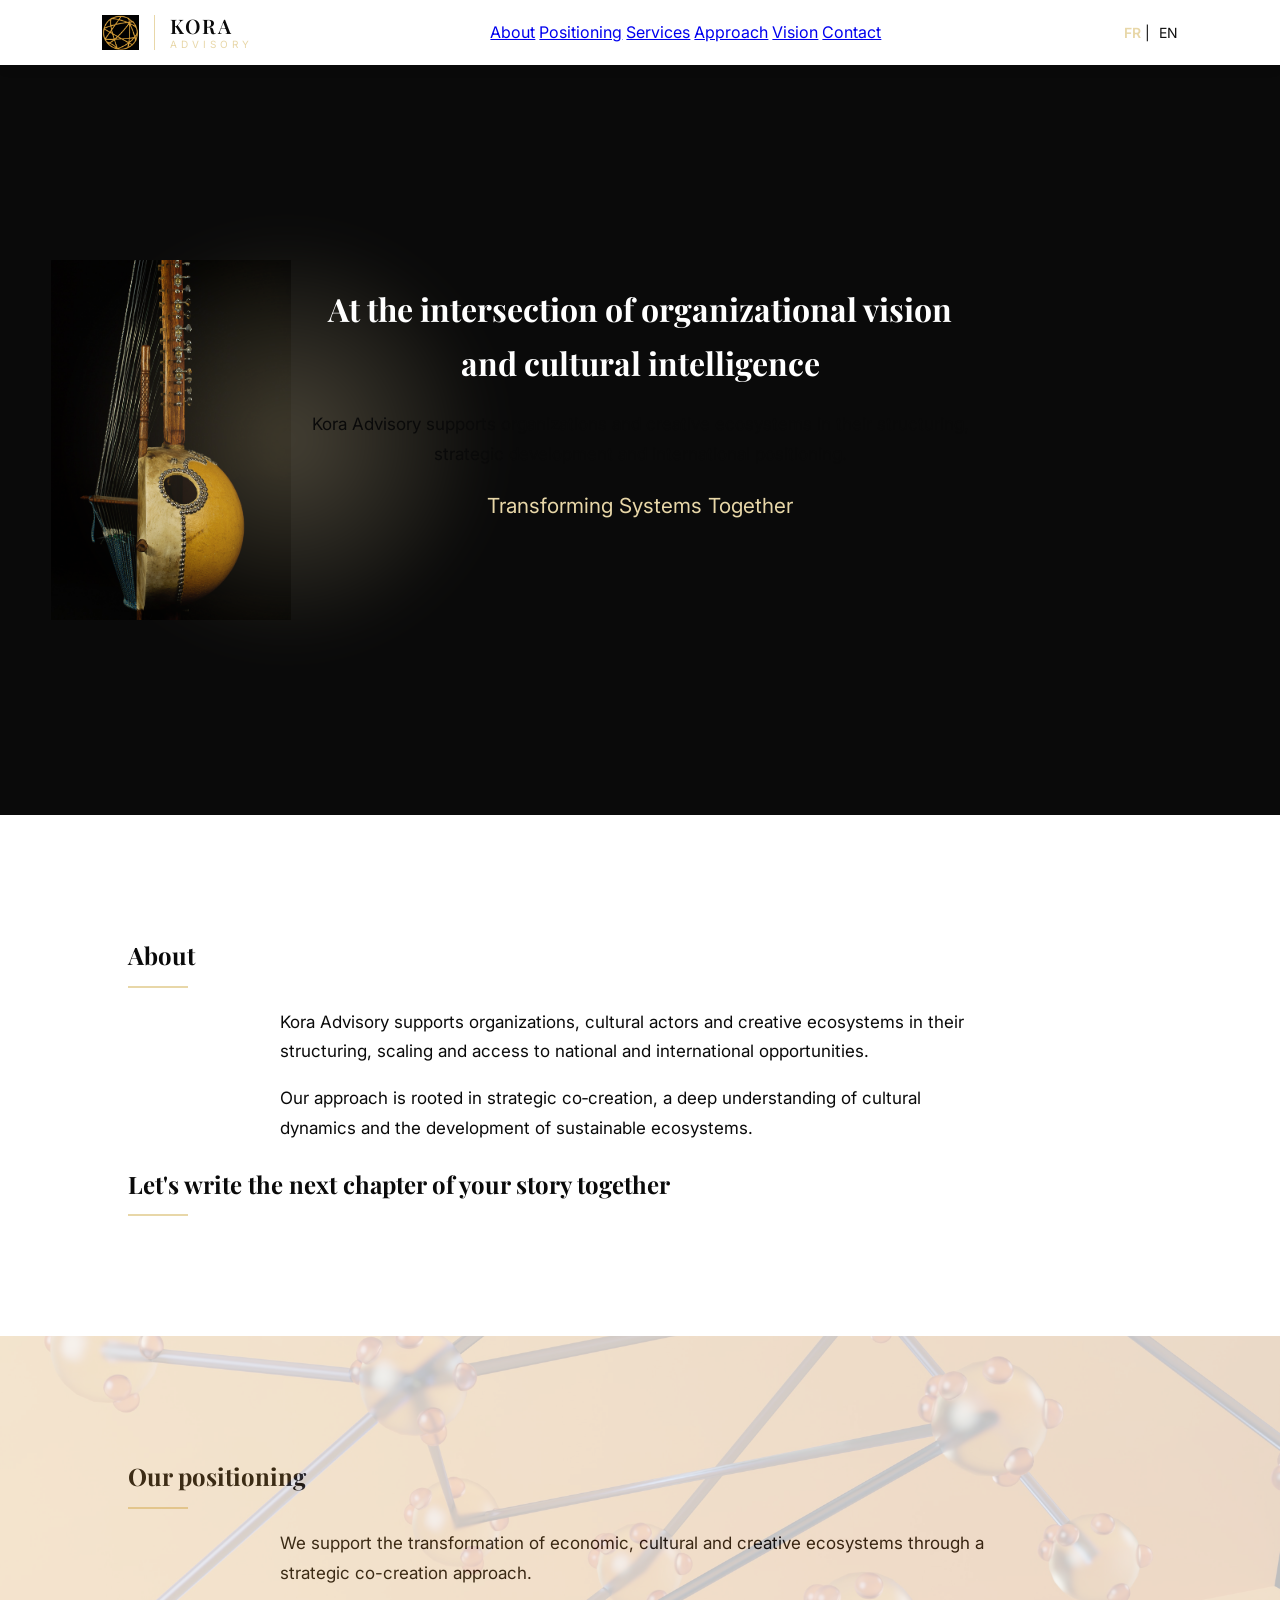
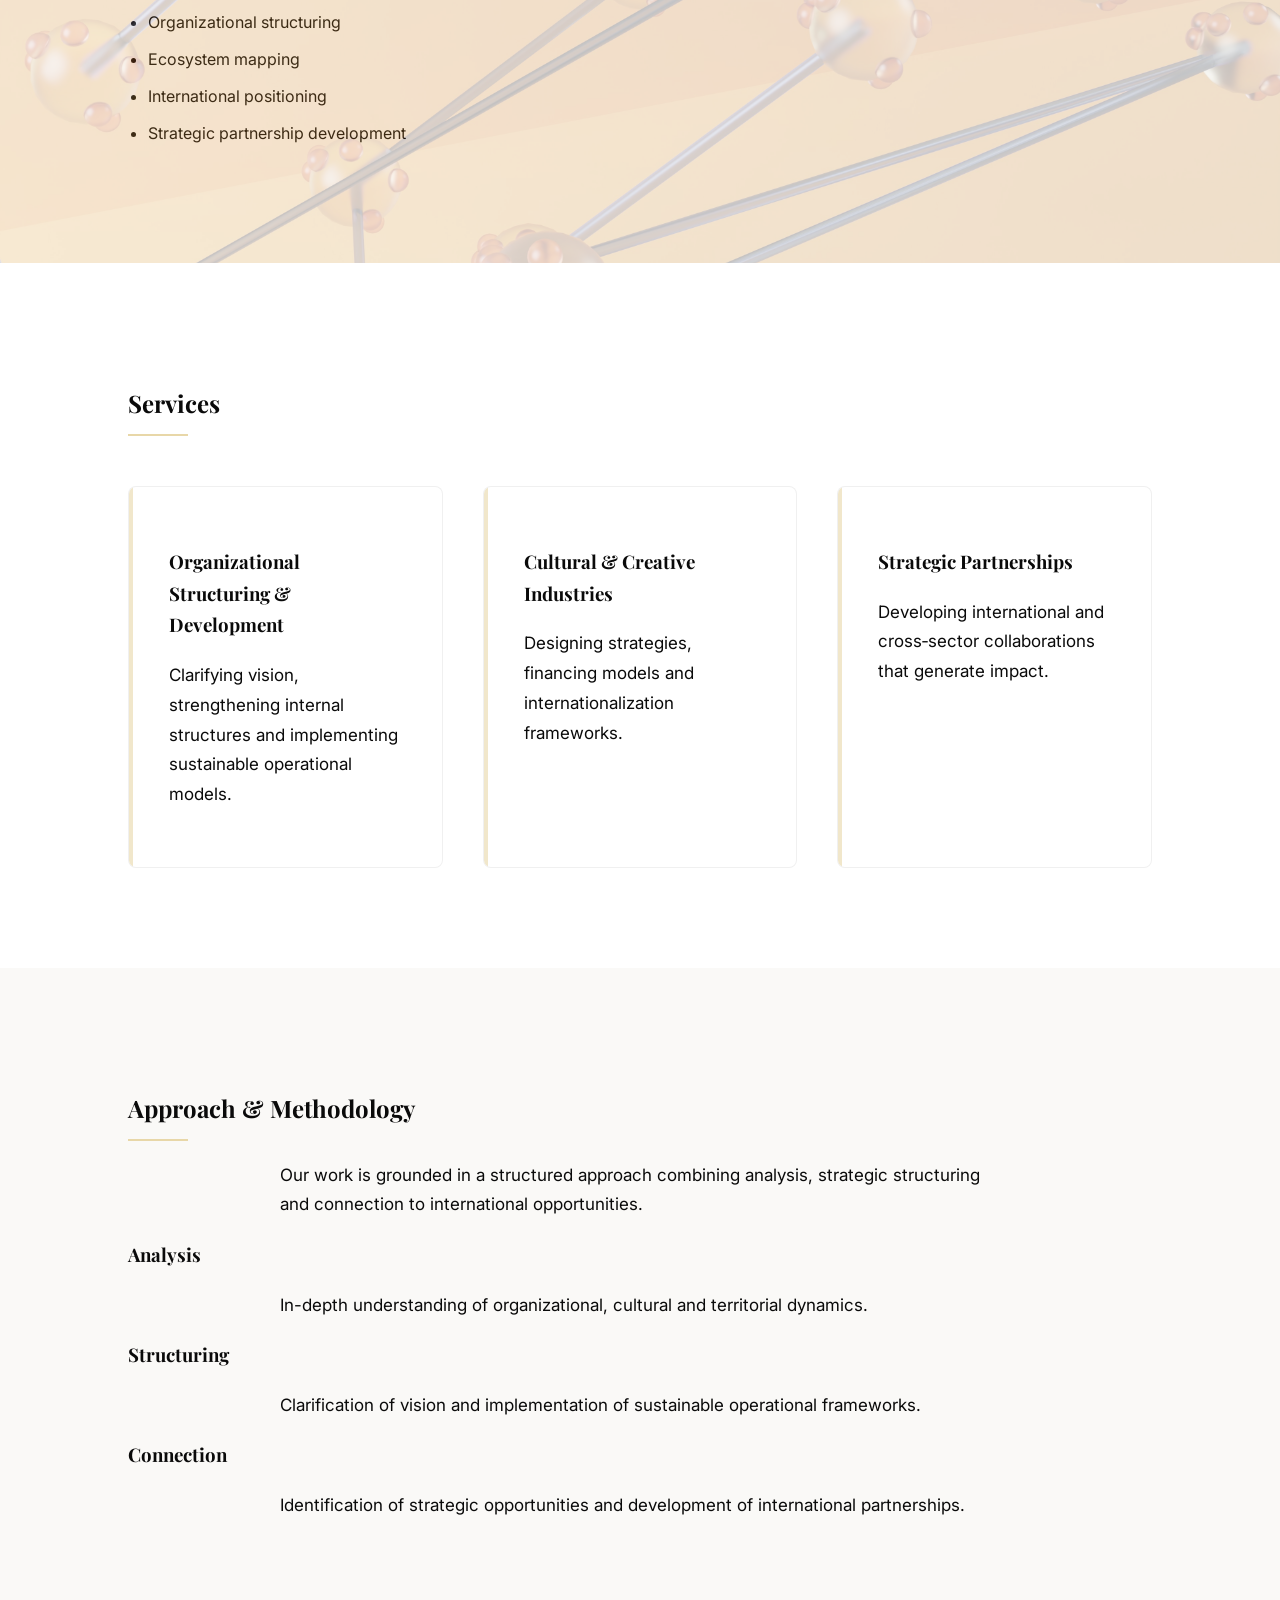
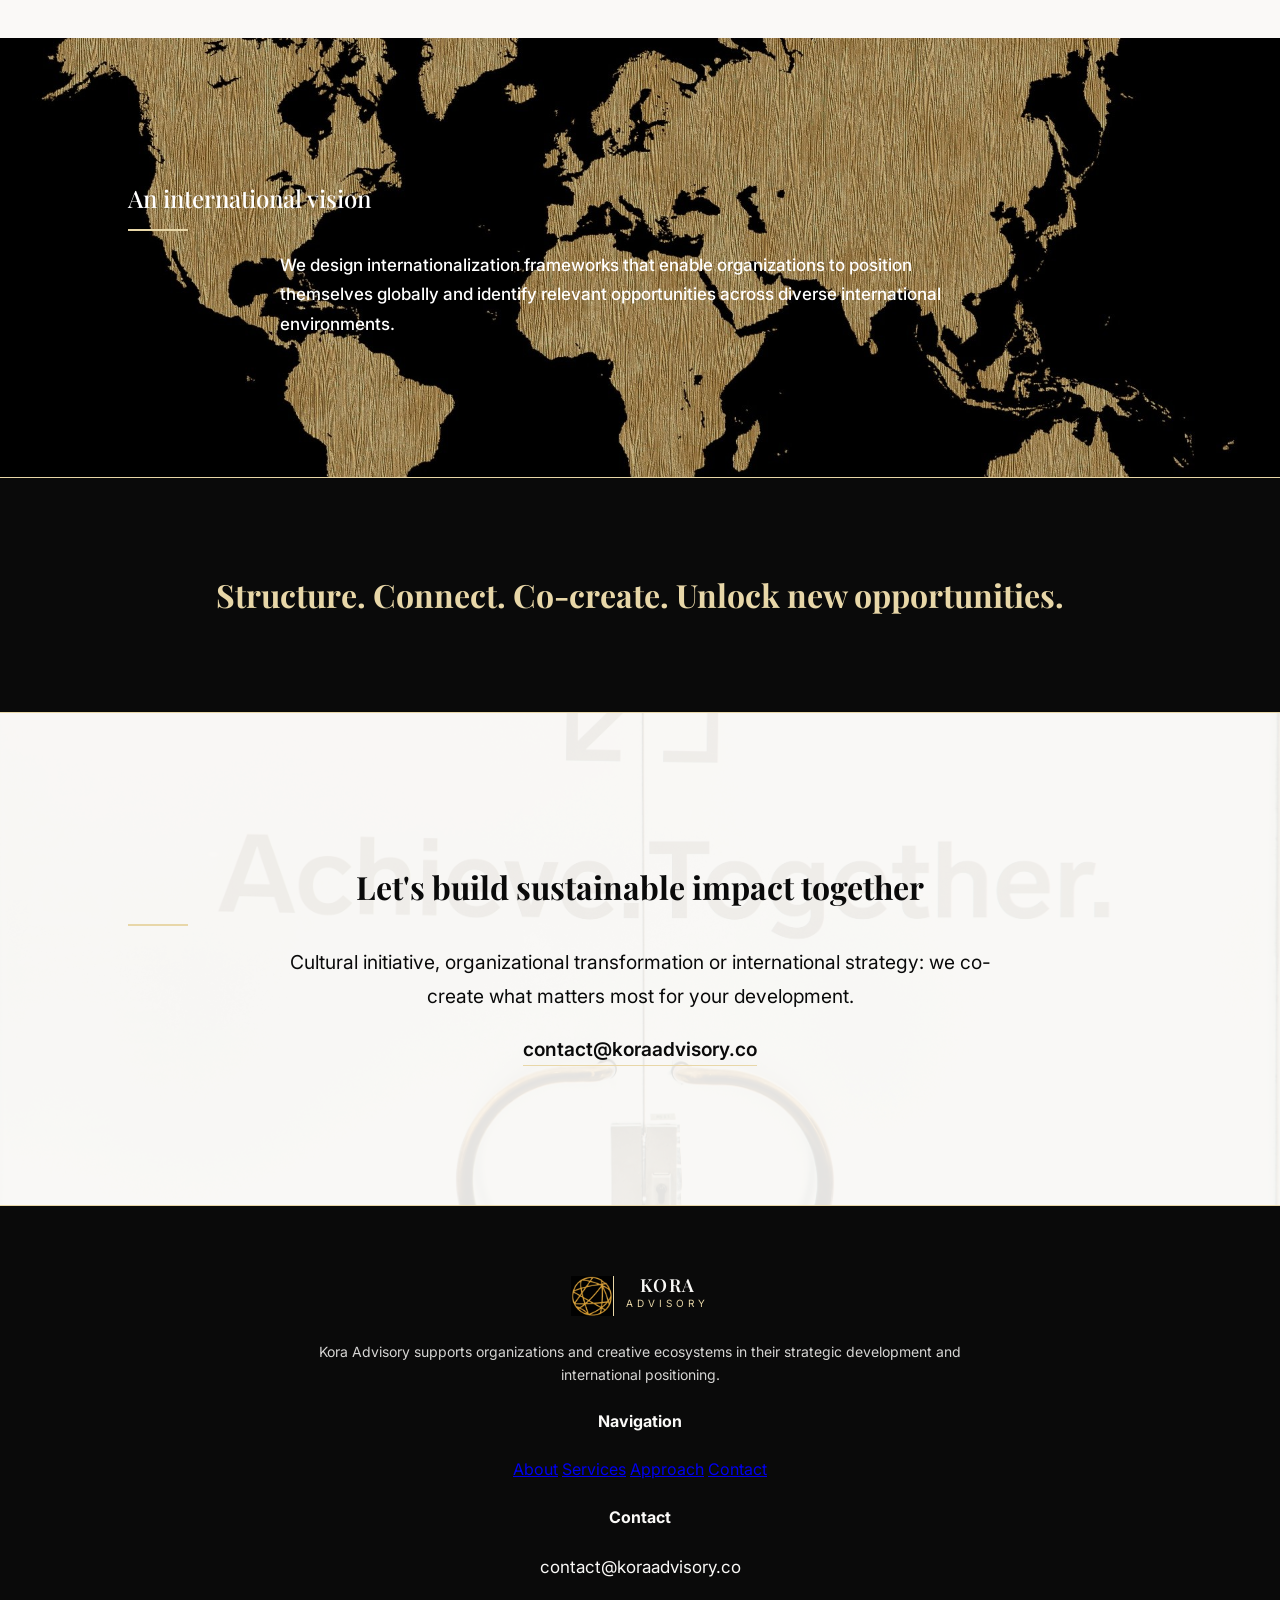
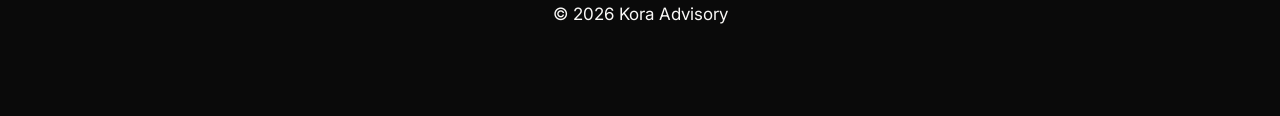
==== commit deacb40f: "Update index.html" ====
--- a/en/index.html
+++ b/en/index.html
@@ -271,14 +271,20 @@
 
 <div>
 
-<img src="../logo.png" class="footer-logo">
-
-<p>
+<div class="footer-logo-container">
+    <img src="/images/Kora logo advisory.png" class="logo-icon">
+    <div class="logo-text">
+        <span class="brand-name">KORA</span>
+        <span class="brand-sub">ADVISORY</span>
+    </div>
+</div>
+
+<p class="footer-info">
 Kora Advisory supports organizations 
 and creative ecosystems in their strategic 
 development and international positioning.
-
-</p>
+</p>
+
 
 </div>
 
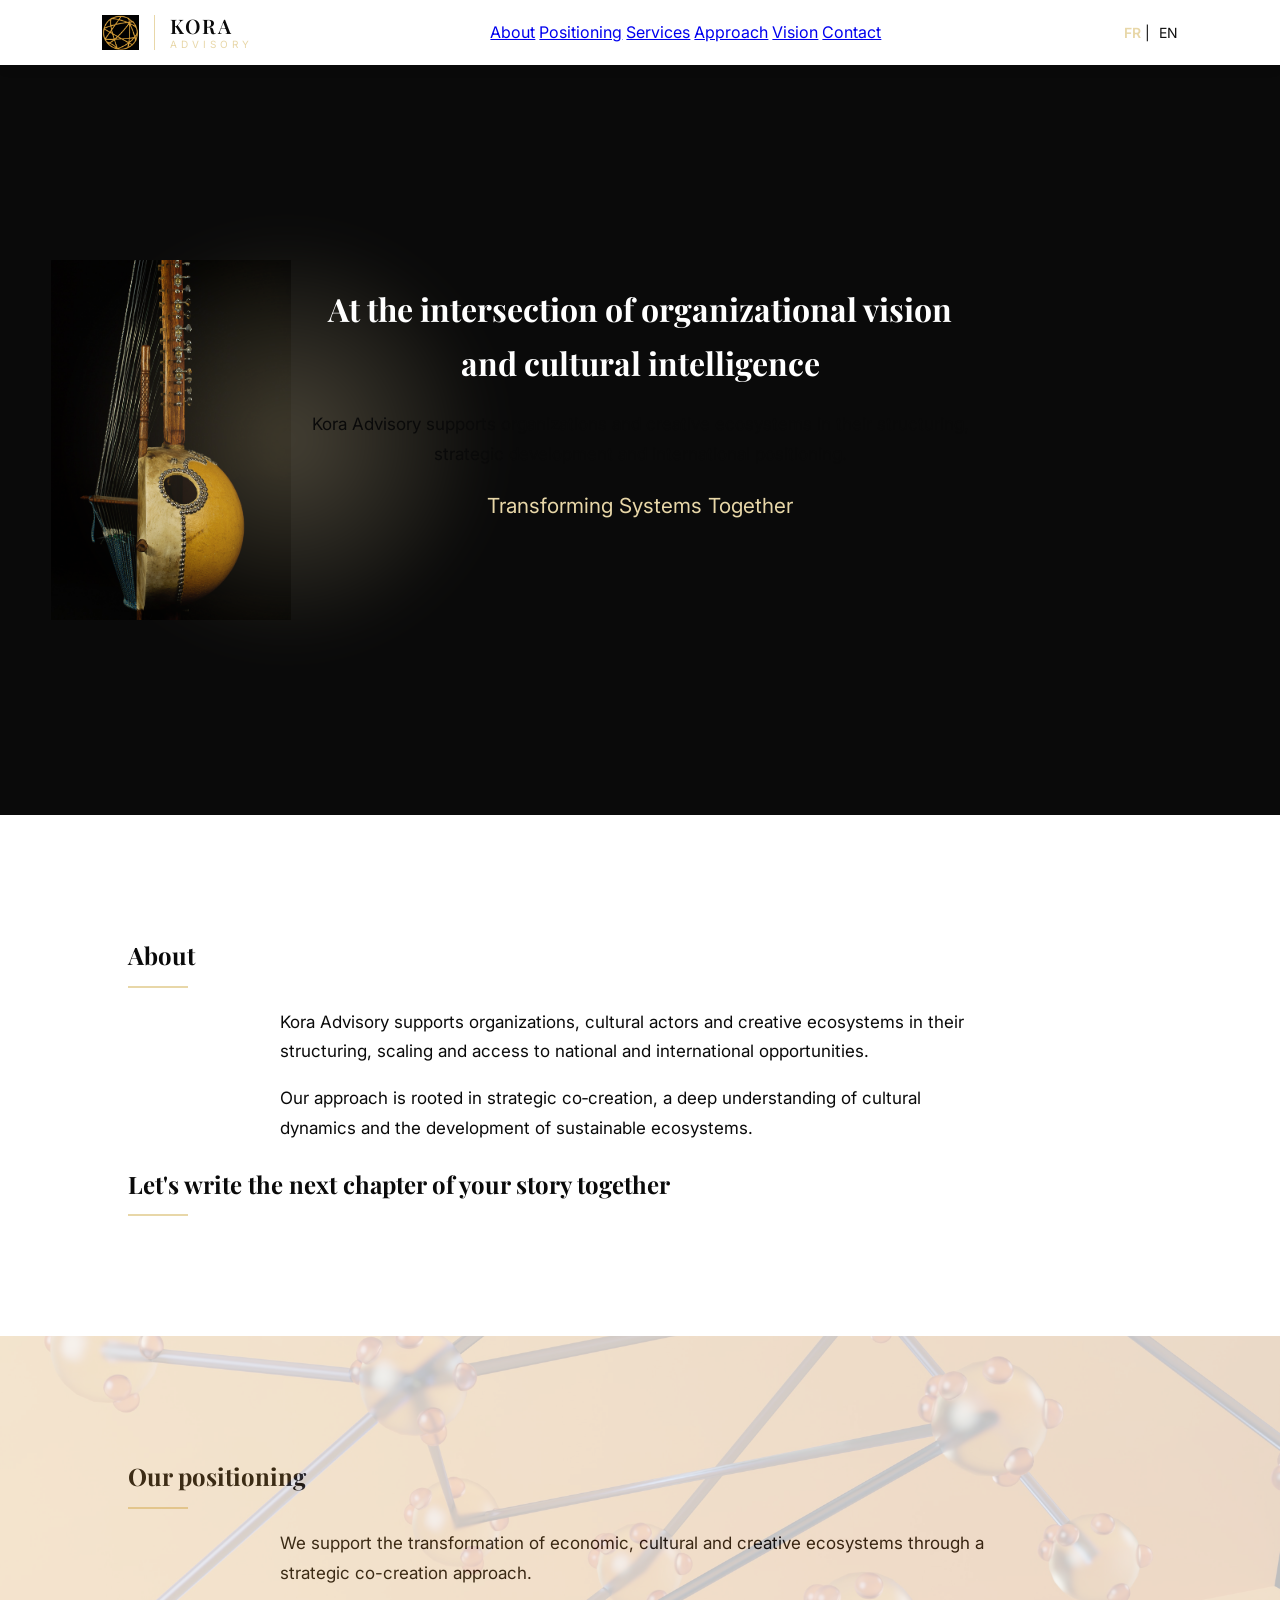
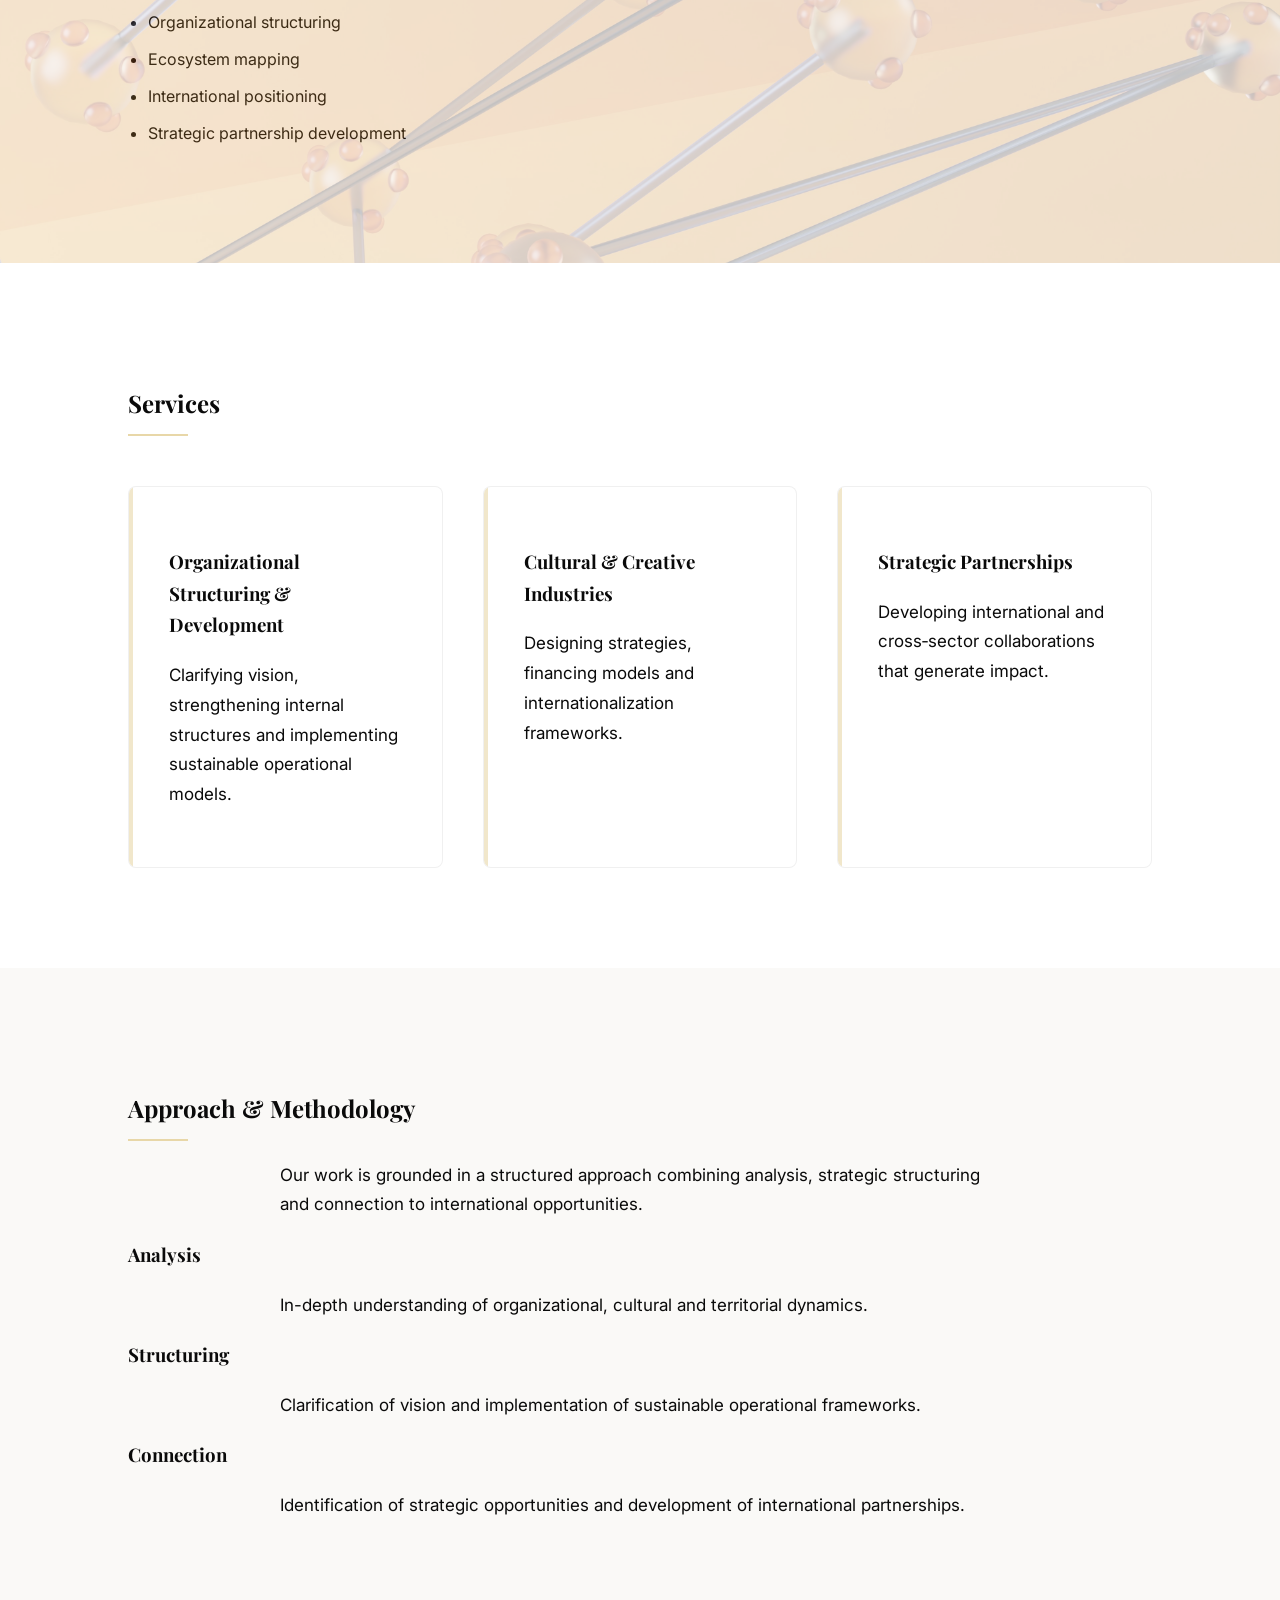
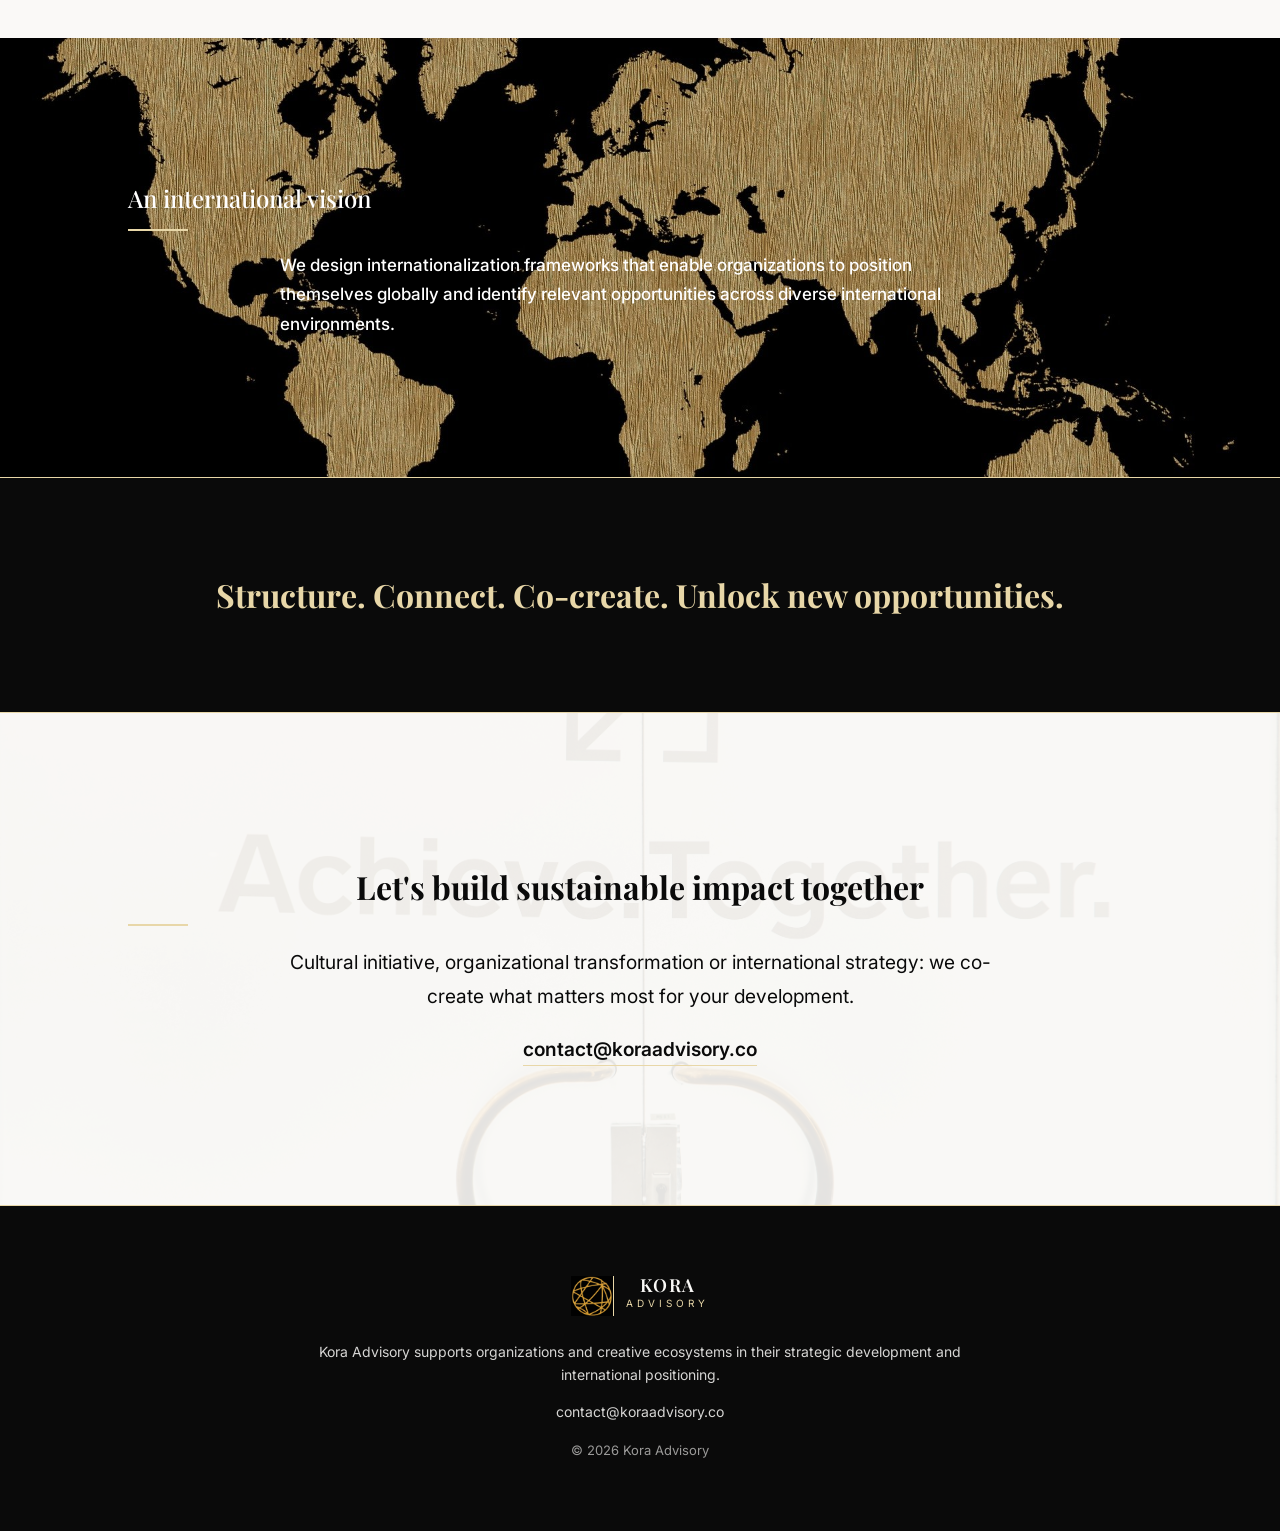
==== commit 5c3fd008: "Update index.html" ====
--- a/en/index.html
+++ b/en/index.html
@@ -267,55 +267,30 @@
 
 <footer class="footer">
 
-<div class="footer-grid">
-
-<div>
-
-<div class="footer-logo-container">
-    <img src="/images/Kora logo advisory.png" class="logo-icon">
-    <div class="logo-text">
-        <span class="brand-name">KORA</span>
-        <span class="brand-sub">ADVISORY</span>
+    <div class="footer-logo-container">
+        <img src="/images/Kora logo advisory.png" class="logo-icon">
+        <div class="logo-text">
+            <span class="brand-name">KORA</span>
+            <span class="brand-sub">ADVISORY</span>
+        </div>
     </div>
-</div>
-
-<p class="footer-info">
-Kora Advisory supports organizations 
-and creative ecosystems in their strategic 
-development and international positioning.
-</p>
-
-
-</div>
-
-<div>
-
-<h4>Navigation</h4>
-
-<a href="#about">About</a>
-<a href="#services">Services</a>
-<a href="#approach">Approach</a>
-<a href="#contact">Contact</a>
-
-</div>
-
-<div>
-
-<h4>Contact</h4>
-
-<p>contact@koraadvisory.co</p>
-
-</div>
-
-</div>
-
-<div class="footer-bottom">
-
-<p>© 2026 Kora Advisory</p>
-
-</div>
+
+    <p class="footer-info">
+        Kora Advisory supports organizations 
+        and creative ecosystems in their strategic 
+        development and international positioning.
+    </p>
+
+    <div class="footer-info">
+        contact@koraadvisory.co
+    </div>
+
+    <div class="footer-copy">
+        © 2026 Kora Advisory
+    </div>
 
 </footer>
+
 
 
 <script>
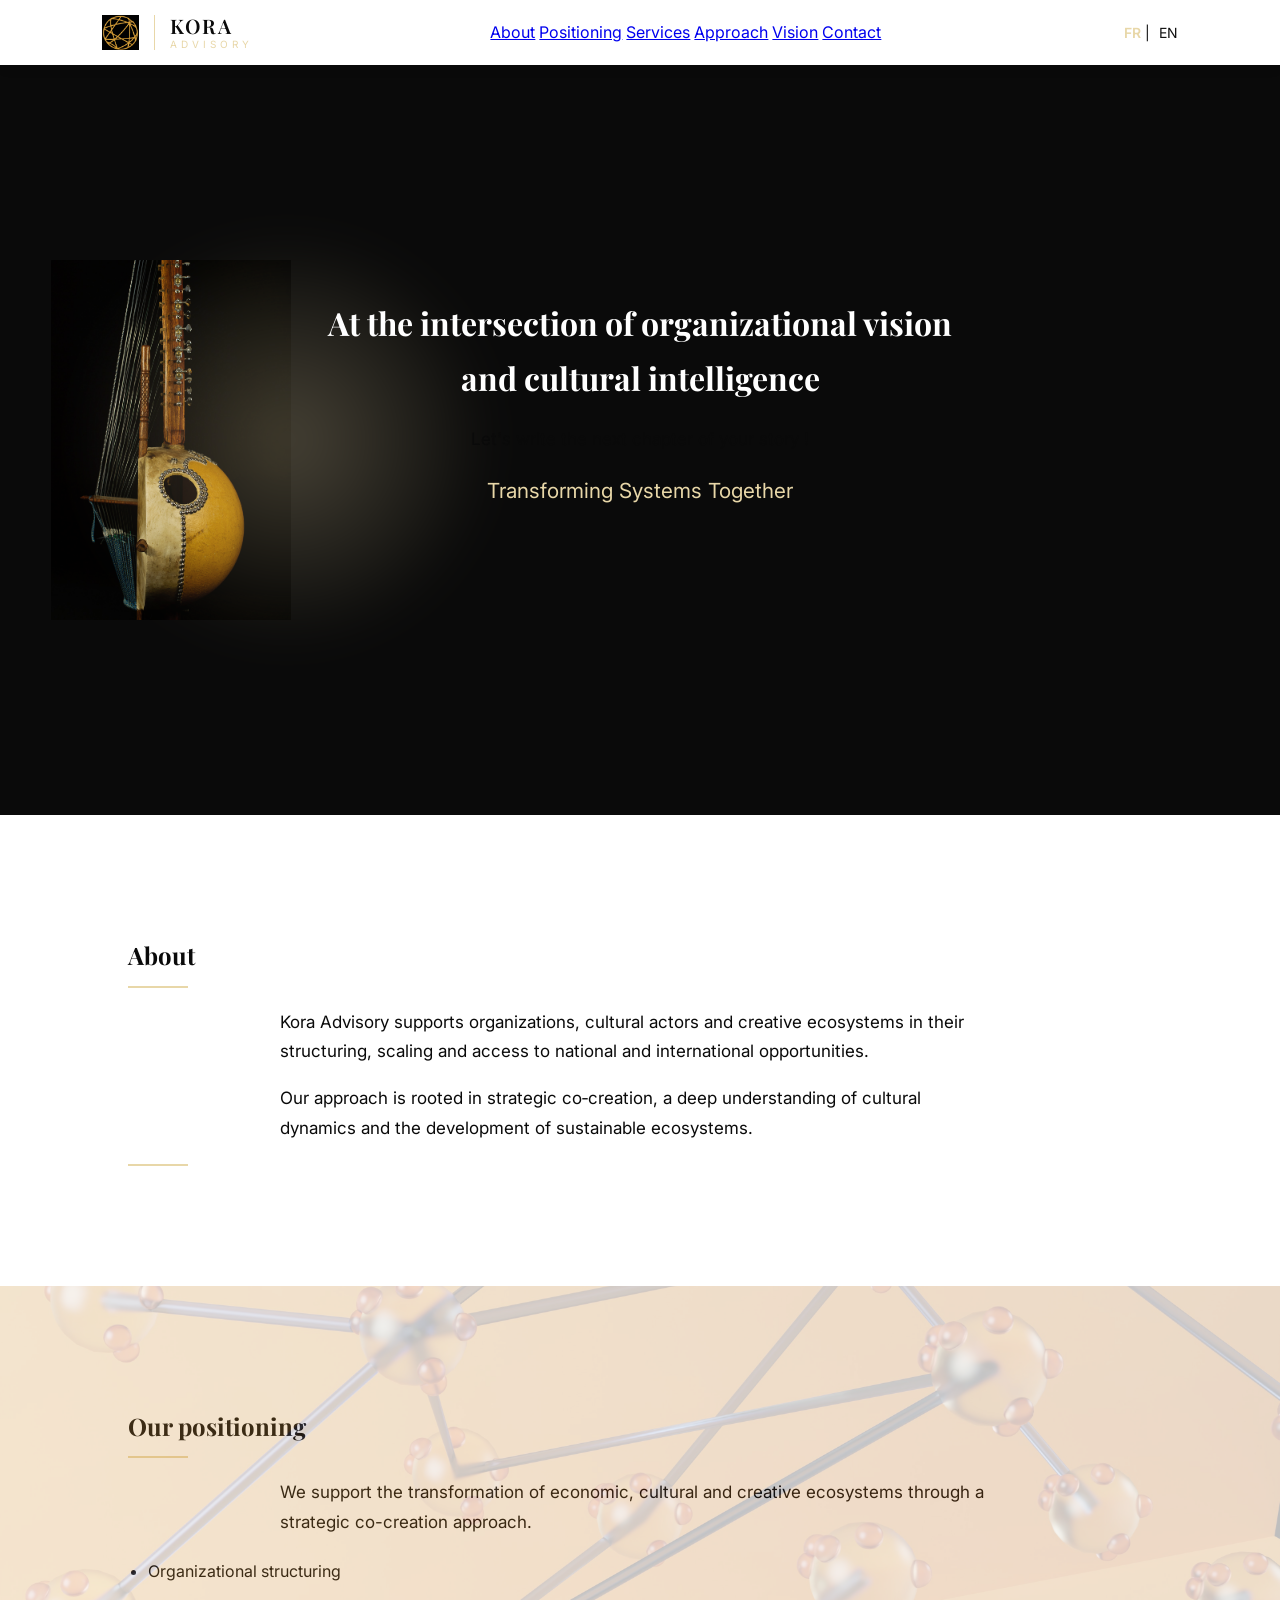
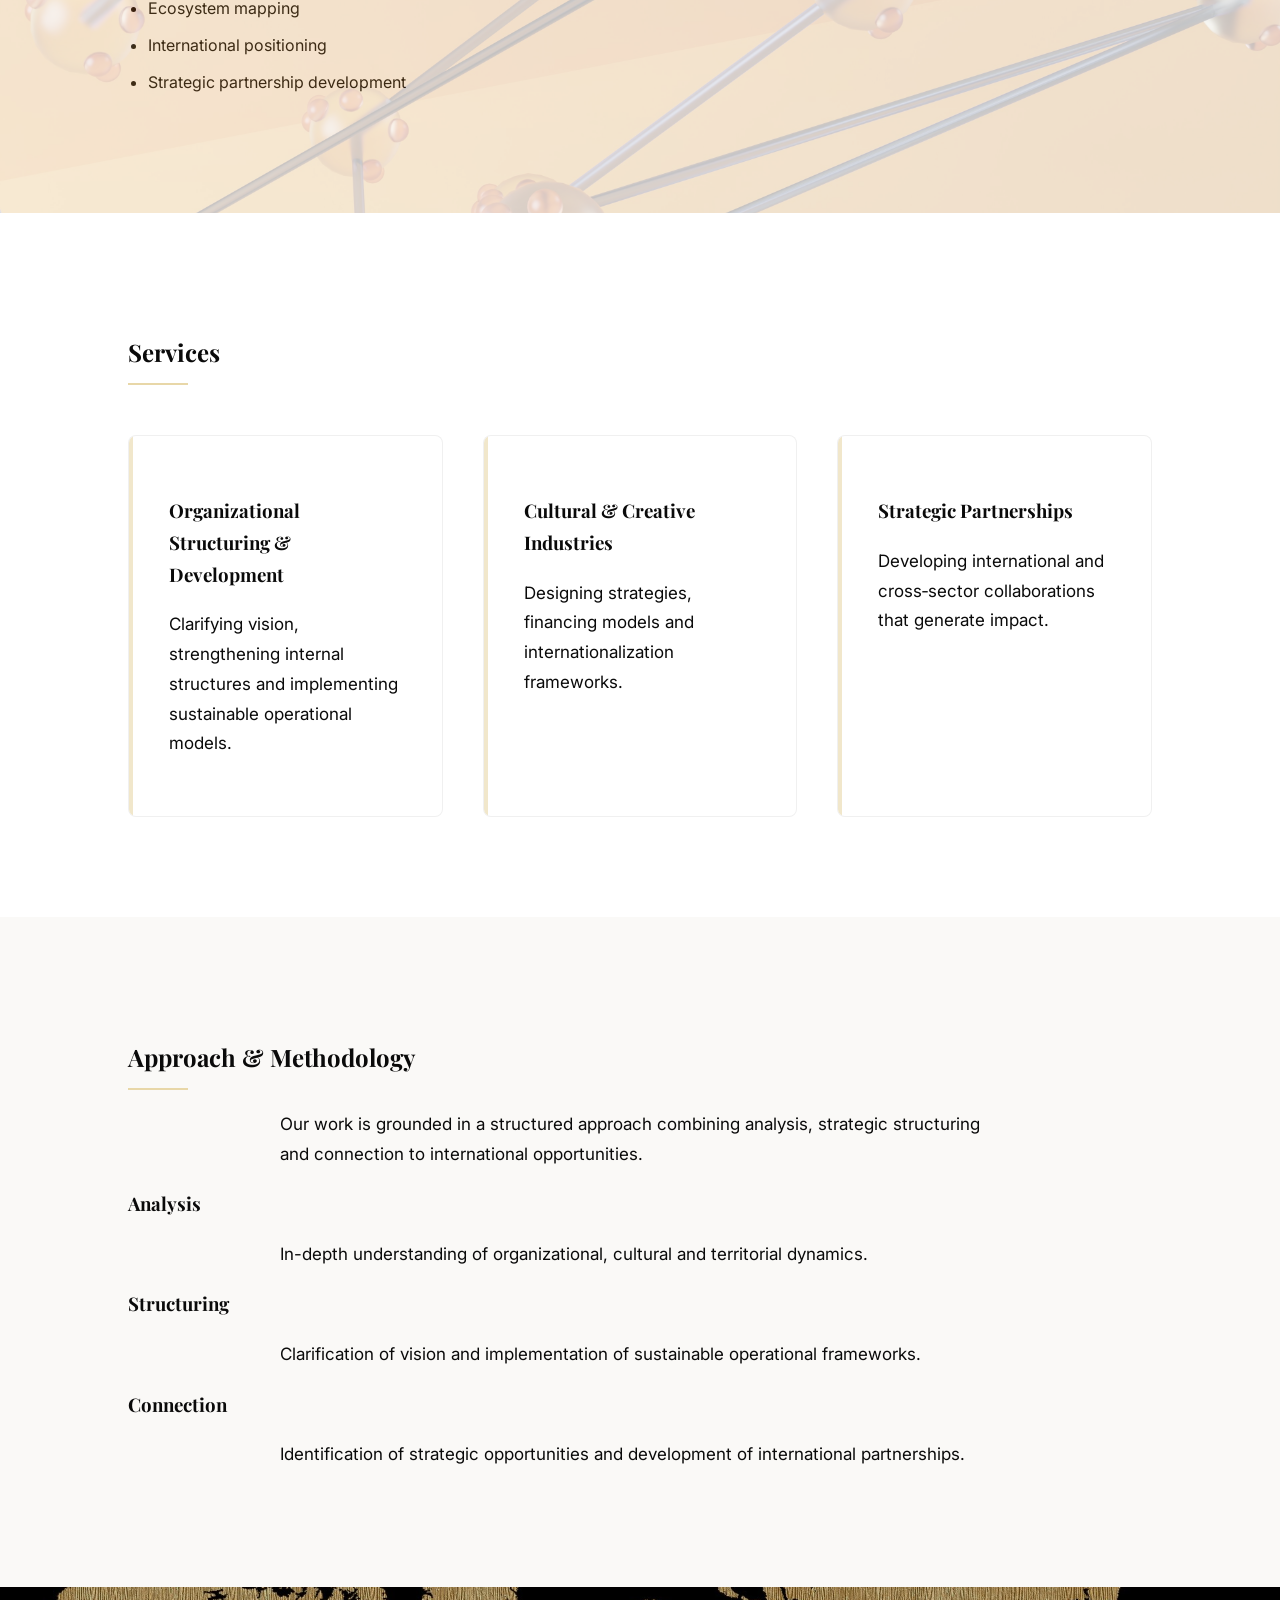
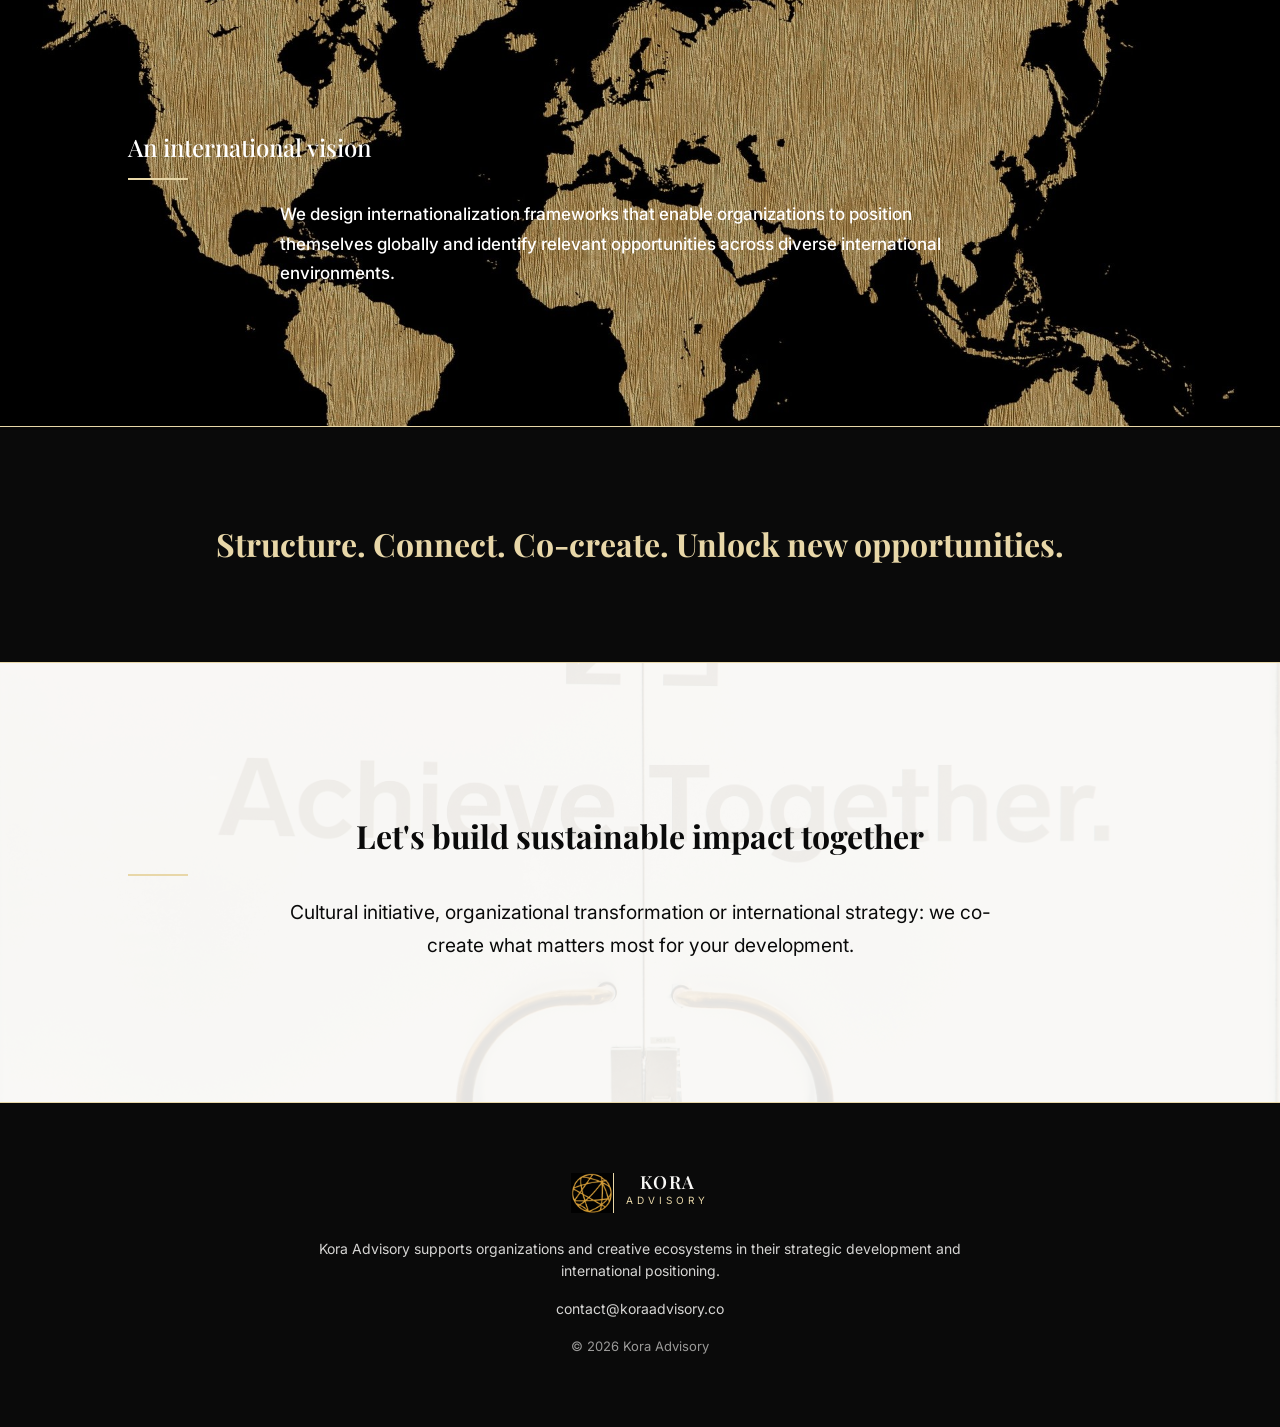
==== commit f5dc8d82: "Update index.html" ====
--- a/en/index.html
+++ b/en/index.html
@@ -62,9 +62,7 @@
 </h1>
 
 <p class="hero-intro dynamic-text">
-Kora Advisory supports organizations and creative ecosystems
-in their structuring, strategic development
-and international positioning.
+Let's write the next chapter of your story !
 </p>
 
 <p class="baseline dynamic-text">
@@ -93,7 +91,6 @@
 </p>
 
 <h2 class="dynamic-text">
-Let's write the next chapter of your story together
 </h2>
 
 </section>
@@ -254,9 +251,7 @@
 
 <p class="dynamic-text">
 
-<a href="mailto:contact@koraadvisory.co">
-contact@koraadvisory.co
-</a>
+
 
 </p>
 
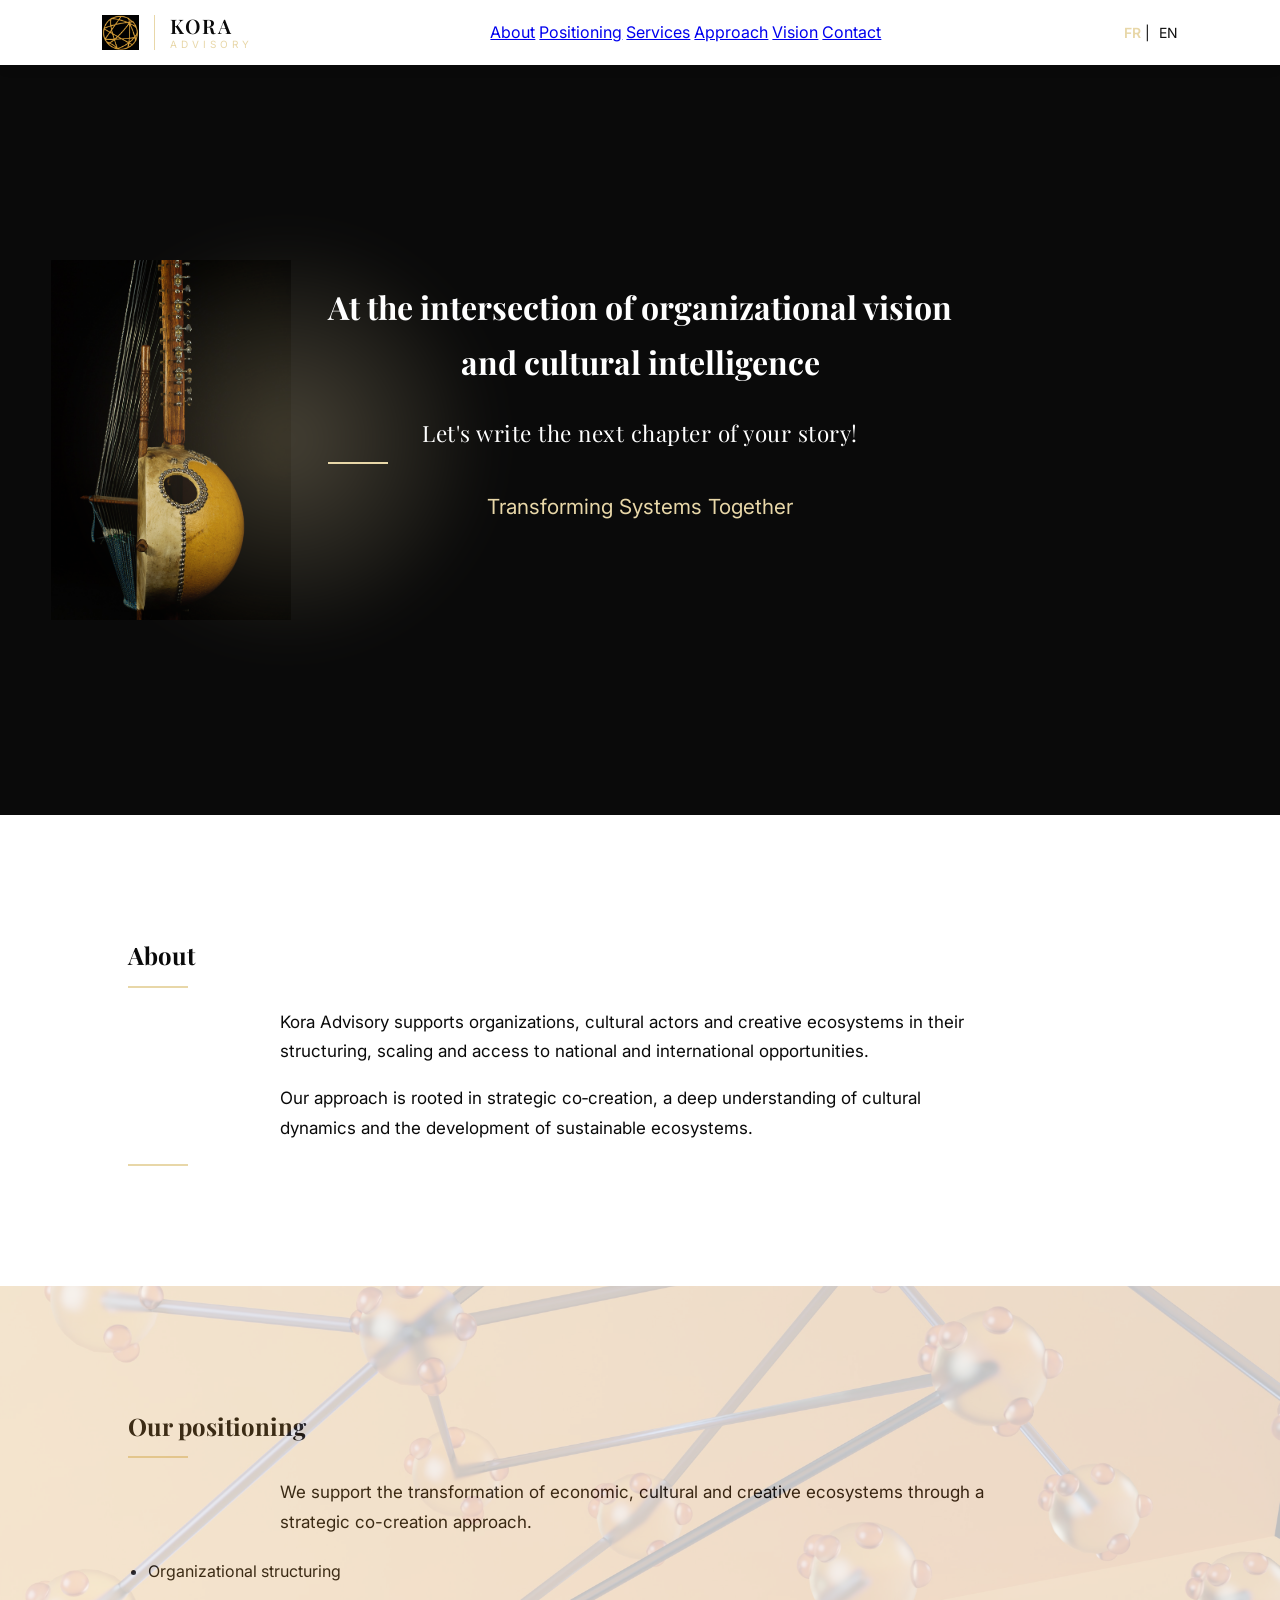
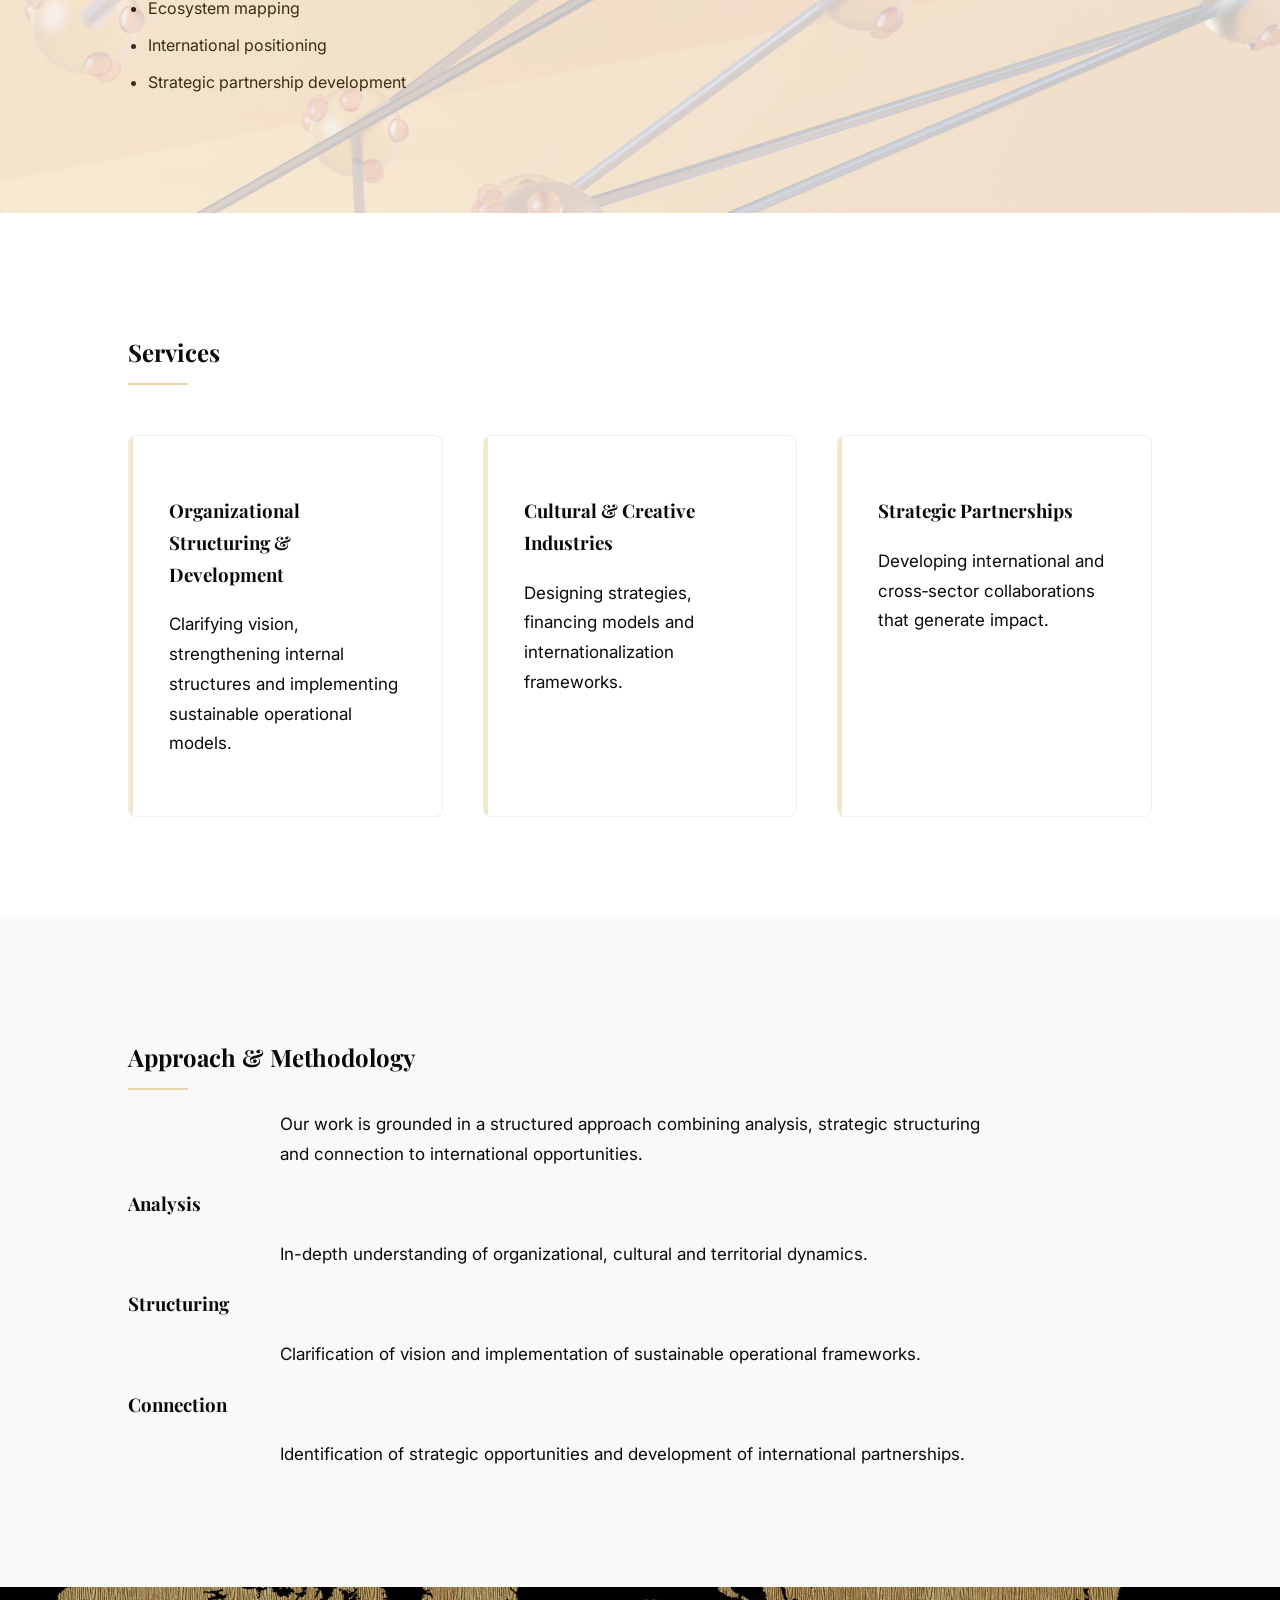
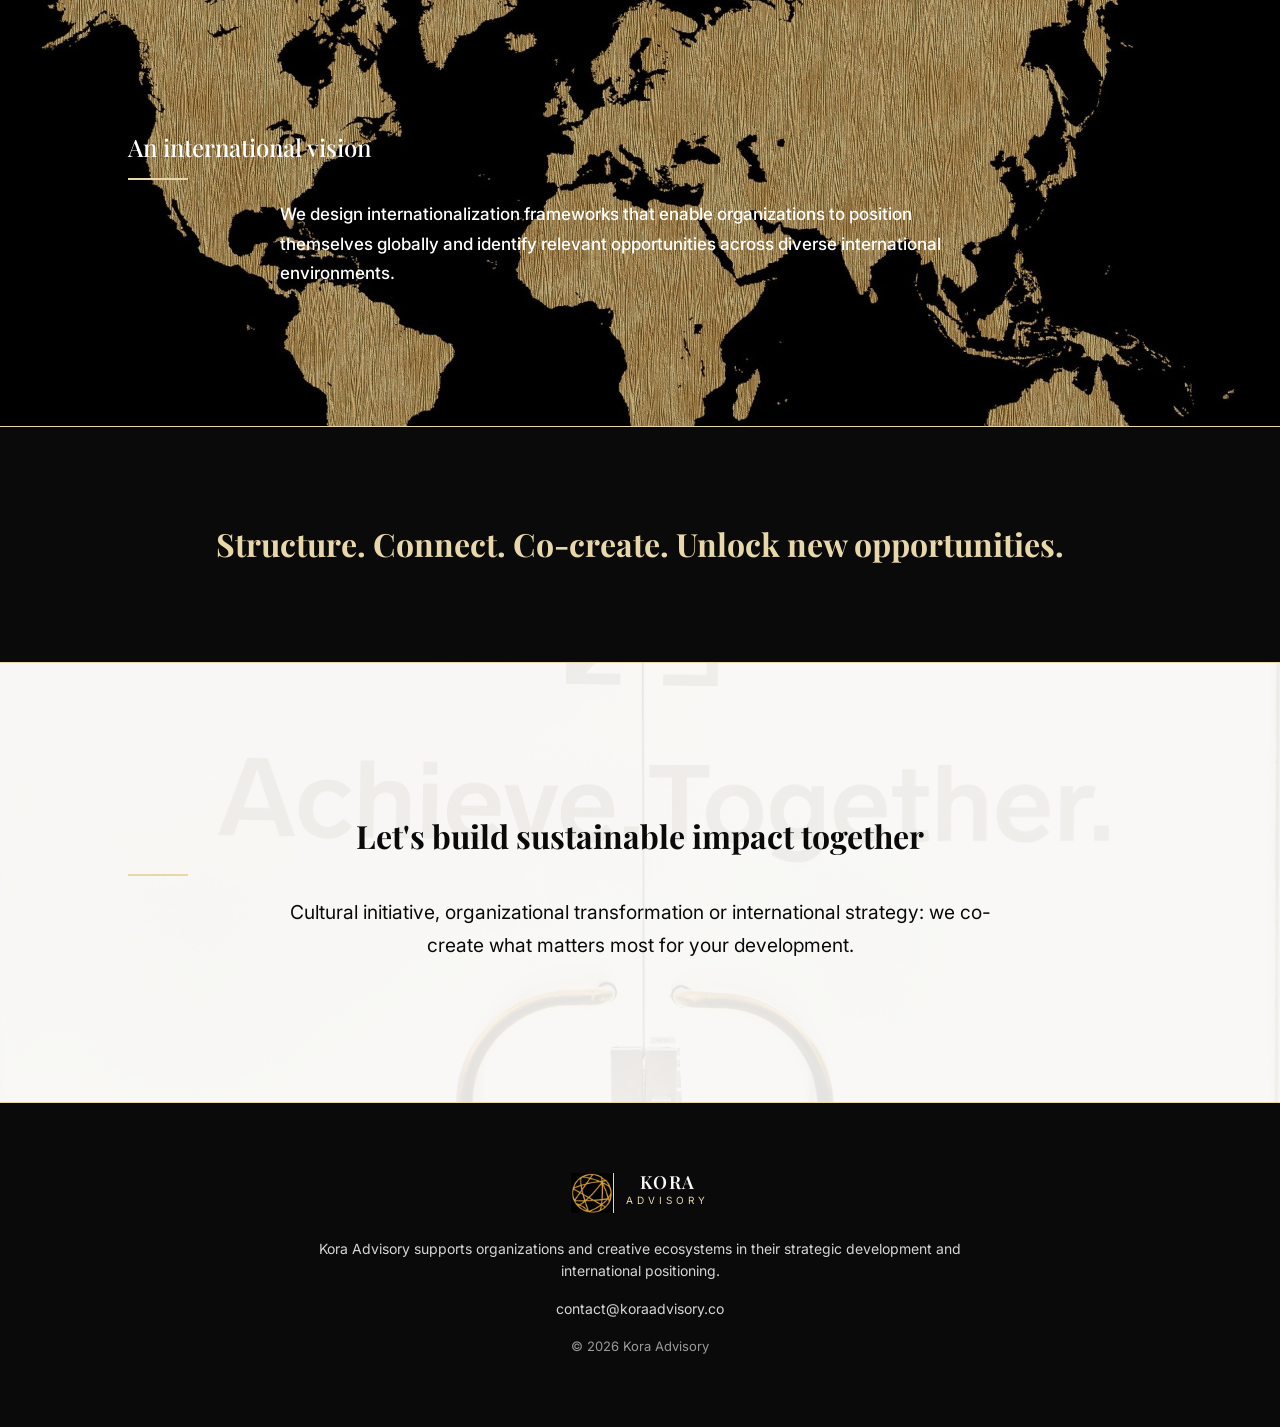
==== commit caccca24: "Update index.html" ====
--- a/en/index.html
+++ b/en/index.html
@@ -61,9 +61,9 @@
 and cultural intelligence
 </h1>
 
-<p class="hero-intro dynamic-text">
-Let's write the next chapter of your story !
-</p>
+<h2 class="hero-middle dynamic-text" style="color: white;">
+    Let's write the next chapter of your story!
+</h2>
 
 <p class="baseline dynamic-text">
 Transforming Systems Together
--- a/style.css
+++ b/style.css
@@ -470,41 +470,55 @@
 opacity:1;
 transform:translateY(0);
 }
-}
+
 
 /* RESPONSIVE */
-
 @media(max-width:900px){
 
-section{
-padding:70px 8%;
-}
-
-.hero::before{
-width:200px;
-height:200px;
-}
-
-.hero::after{
-width:240px;
-height:240px;
-}
-
-.nav{
-gap:20px;
-}
-
-.service-grid{
-grid-template-columns:1fr;
-}
-
-.footer-grid{
-grid-template-columns:1fr;
-gap:40px;
-text-align:center;
-}
-
-}
+    section{
+        padding:70px 8%;
+    }
+
+    .hero::before{
+        width:200px;
+        height:200px;
+    }
+
+    .hero::after{
+        width:240px;
+        height:240px;
+    }
+
+    .nav{
+        gap:20px;
+    }
+
+    .service-grid{
+        grid-template-columns:1fr;
+    }
+
+    .footer-grid{
+        grid-template-columns:1fr;
+        gap:40px;
+        text-align:center;
+    }
+}  /* ← fermeture du @media, très important */
+
+
+/* HERO — couleurs fixes (desktop + mobile) */
+.hero-intro {
+    color: white !important;
+}
+
+.hero-intro.dynamic-text,
+.hero-intro.dynamic-text.show {
+    color: white !important;
+}
+
+.baseline {
+    color: var(--gold) !important;
+}
+
 
 /* FILIGRANE RÉSEAU — VERSION STABLE */
 body::before {
@@ -530,3 +544,4 @@
     }
 }
 
+
